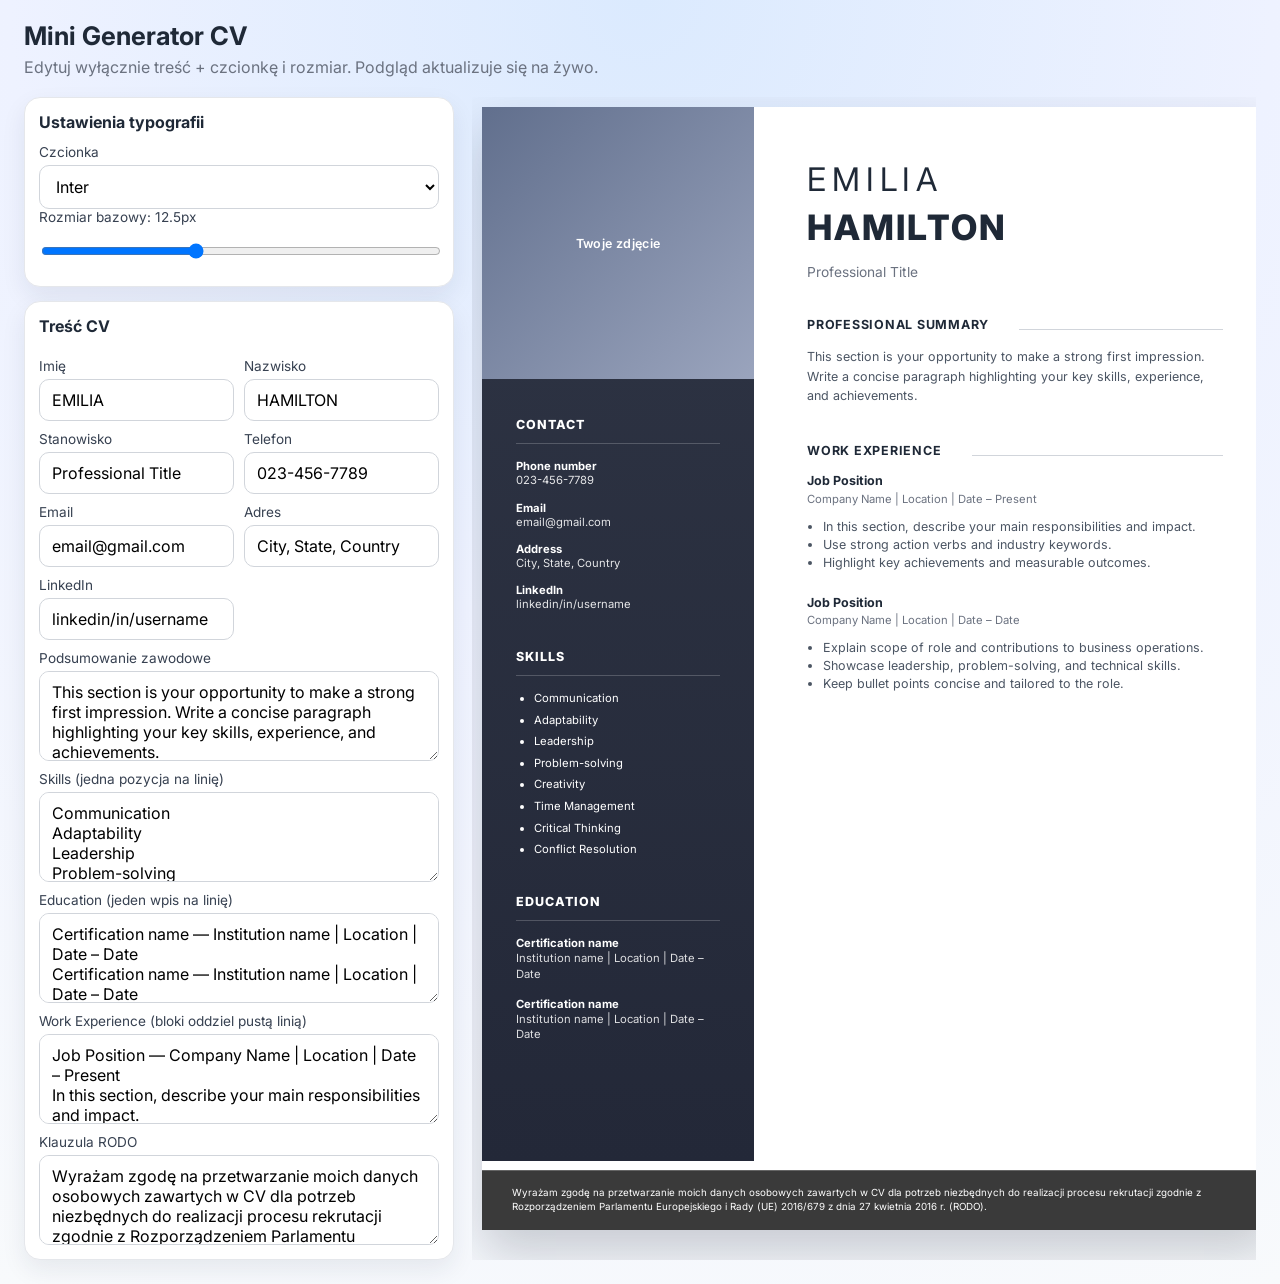
==== index.html @ 2aba446c "Create live-edit mini CV generator with typography controls" ====
<!doctype html>
<html lang="pl">
<head>
  <meta charset="utf-8" />
  <meta name="viewport" content="width=device-width,initial-scale=1" />
  <title>Mini Generator CV</title>
  <link rel="preconnect" href="https://fonts.googleapis.com">
  <link rel="preconnect" href="https://fonts.gstatic.com" crossorigin>
  <link href="https://fonts.googleapis.com/css2?family=Inter:wght@400;500;700;800&family=Montserrat:wght@400;600;700;800&family=Open+Sans:wght@400;600;700&display=swap" rel="stylesheet">
  <link rel="stylesheet" href="./styles.css" />
</head>
<body>
  <header class="topbar">
    <div>
      <h1>Mini Generator CV</h1>
      <p>Edytuj wyłącznie treść + czcionkę i rozmiar. Podgląd aktualizuje się na żywo.</p>
    </div>
  </header>

  <div class="layout">
    <aside class="editor">
      <section class="card">
        <h2>Ustawienia typografii</h2>
        <div class="field">
          <label for="fontFamily">Czcionka</label>
          <select id="fontFamily">
            <option value="Inter">Inter</option>
            <option value="Montserrat">Montserrat</option>
            <option value="Open Sans">Open Sans</option>
          </select>
        </div>
        <div class="field">
          <label for="fontSize">Rozmiar bazowy: <span id="fontSizeValue">12.5px</span></label>
          <input id="fontSize" type="range" min="11" max="15" step="0.1" value="12.5" />
        </div>
      </section>

      <section class="card form-grid">
        <h2>Treść CV</h2>
        <div class="field"><label for="firstName">Imię</label><input id="firstName" value="EMILIA"/></div>
        <div class="field"><label for="lastName">Nazwisko</label><input id="lastName" value="HAMILTON"/></div>
        <div class="field"><label for="role">Stanowisko</label><input id="role" value="Professional Title"/></div>

        <div class="field"><label for="phone">Telefon</label><input id="phone" value="023-456-7789"/></div>
        <div class="field"><label for="email">Email</label><input id="email" value="email@gmail.com"/></div>
        <div class="field"><label for="address">Adres</label><input id="address" value="City, State, Country"/></div>
        <div class="field"><label for="linkedin">LinkedIn</label><input id="linkedin" value="linkedin/in/username"/></div>

        <div class="field span-2"><label for="summary">Podsumowanie zawodowe</label><textarea id="summary">This section is your opportunity to make a strong first impression. Write a concise paragraph highlighting your key skills, experience, and achievements.</textarea></div>

        <div class="field span-2"><label for="skills">Skills (jedna pozycja na linię)</label><textarea id="skills">Communication
Adaptability
Leadership
Problem-solving
Creativity
Time Management
Critical Thinking
Conflict Resolution</textarea></div>

        <div class="field span-2"><label for="education">Education (jeden wpis na linię)</label><textarea id="education">Certification name — Institution name | Location | Date – Date
Certification name — Institution name | Location | Date – Date</textarea></div>

        <div class="field span-2"><label for="jobs">Work Experience (bloki oddziel pustą linią)</label><textarea id="jobs">Job Position — Company Name | Location | Date – Present
In this section, describe your main responsibilities and impact.
Use strong action verbs and industry keywords.
Highlight key achievements and measurable outcomes.

Job Position — Company Name | Location | Date – Date
Explain scope of role and contributions to business operations.
Showcase leadership, problem-solving, and technical skills.
Keep bullet points concise and tailored to the role.</textarea></div>

        <div class="field span-2"><label for="rodo">Klauzula RODO</label><textarea id="rodo">Wyrażam zgodę na przetwarzanie moich danych osobowych zawartych w CV dla potrzeb niezbędnych do realizacji procesu rekrutacji zgodnie z Rozporządzeniem Parlamentu Europejskiego i Rady (UE) 2016/679 z dnia 27 kwietnia 2016 r. (RODO).</textarea></div>
      </section>
    </aside>

    <main class="preview-wrap">
      <div class="page" id="cvPage">
        <div class="cv">
          <aside class="sidebar">
            <div class="photo">Twoje zdjęcie</div>
            <div class="side-pad">
              <section>
                <h3 class="side-section-title">Contact</h3>
                <div class="side-rule"></div>
                <div class="contact">
                  <div><div class="k">Phone number</div><div class="v" id="vPhone"></div></div>
                  <div><div class="k">Email</div><div class="v" id="vEmail"></div></div>
                  <div><div class="k">Address</div><div class="v" id="vAddress"></div></div>
                  <div><div class="k">LinkedIn</div><div class="v" id="vLinkedin"></div></div>
                </div>
              </section>

              <section>
                <h3 class="side-section-title">Skills</h3>
                <div class="side-rule"></div>
                <ul class="skills" id="vSkills"></ul>
              </section>

              <section>
                <h3 class="side-section-title">Education</h3>
                <div class="side-rule"></div>
                <div class="edu" id="vEducation"></div>
              </section>
            </div>
          </aside>

          <section class="main">
            <header class="hero">
              <p class="first" id="vFirstName"></p>
              <p class="last" id="vLastName"></p>
              <div class="role" id="vRole"></div>
            </header>

            <section>
              <div class="sec-head"><h2>Professional Summary</h2><div class="line"></div></div>
              <p class="summary" id="vSummary"></p>
            </section>

            <section class="work">
              <div class="sec-head"><h2>Work Experience</h2><div class="line"></div></div>
              <div class="jobs" id="vJobs"></div>
            </section>
          </section>
        </div>

        <div class="rodo-bar" id="vRodo"></div>
      </div>
    </main>
  </div>

  <script src="./app.js"></script>
</body>
</html>
---- styles.css ----
:root {
  --bg: #eef2ff;
  --card: #ffffff;
  --text: #1f2937;
  --muted: #6b7280;
  --accent: #4f46e5;

  --a4-w: 210mm;
  --a4-h: 297mm;
  --sidebar: #2f3545;
  --paper: #ffffff;
  --ink: #1d1d1d;
  --line-soft: #d1d5db;
  --rodo-bg: #3a3a3a;
  --rodo-text: #ffffff;
  --rodo-sep: rgba(255,255,255,.22);
  --rodo-reserve: 18mm;

  --base-font-size: 12.5px;
  --cv-font-family: Inter, system-ui, sans-serif;
}

* { box-sizing: border-box; }
body {
  margin: 0;
  background: radial-gradient(circle at top, #dbeafe 0%, var(--bg) 44%, #f8fafc 100%);
  color: var(--text);
  font-family: Inter, system-ui, sans-serif;
}

.topbar {
  padding: 20px 24px;
}
.topbar h1 { margin: 0 0 6px; font-size: 1.6rem; }
.topbar p { margin: 0; color: var(--muted); }

.layout {
  display: grid;
  grid-template-columns: minmax(300px, 430px) 1fr;
  gap: 18px;
  padding: 0 24px 24px;
}

.editor {
  display: grid;
  gap: 14px;
  align-content: start;
}

.card {
  background: var(--card);
  border-radius: 16px;
  border: 1px solid #e5e7eb;
  padding: 14px;
  box-shadow: 0 10px 25px rgba(30, 41, 59, 0.08);
}
.card h2 { margin: 0 0 12px; font-size: 1rem; }

.form-grid {
  display: grid;
  grid-template-columns: 1fr 1fr;
  gap: 10px;
}
.form-grid h2,
.form-grid .span-2 { grid-column: 1 / -1; }

.field { display: grid; gap: 5px; }
label { font-size: .85rem; color: #374151; }
input, textarea, select {
  width: 100%;
  border: 1px solid #d1d5db;
  border-radius: 10px;
  padding: 10px 12px;
  font: inherit;
  background: #fff;
}
textarea { min-height: 90px; resize: vertical; }

.preview-wrap {
  overflow: auto;
  padding: 10px;
}

.page {
  width: var(--a4-w);
  height: var(--a4-h);
  margin: 0 auto;
  background: var(--paper);
  overflow: hidden;
  position: relative;
  padding-bottom: var(--rodo-reserve);
  box-shadow: 0 24px 48px rgba(15, 23, 42, 0.2);
}

.cv {
  height: calc(var(--a4-h) - var(--rodo-reserve));
  display: grid;
  grid-template-columns: 72mm 1fr;
  font-size: var(--base-font-size);
  font-family: var(--cv-font-family);
}

.sidebar {
  background: linear-gradient(180deg, #2f3545 0%, #232838 100%);
  color: #fff;
  display: flex;
  flex-direction: column;
}

.photo {
  width: 100%;
  height: 72mm;
  display: grid;
  place-items: center;
  background: linear-gradient(135deg, #616f8d, #9aa4bd);
  font-weight: 600;
  letter-spacing: .03em;
}

.side-pad { padding: 10mm 9mm; display: grid; gap: 10mm; }
.side-section-title {
  font-weight: 800;
  letter-spacing: .08em;
  text-transform: uppercase;
  font-size: 1em;
  margin: 0 0 3mm;
}
.side-rule { height: 1px; background: rgba(255,255,255,.2); margin-bottom: 4mm; }
.contact { display: grid; gap: 3.5mm; font-size: .9em; }
.contact .k { font-weight: 700; }
.contact .v { opacity: .88; word-break: break-word; }
.skills { margin: 0; padding-left: 18px; display: grid; gap: 2mm; font-size: .9em; }
.edu { display: grid; gap: 4mm; font-size: .9em; line-height: 1.35; }
.edu .name { font-weight: 700; }
.edu .meta { opacity: .85; }

.main {
  padding: 14mm 14mm 12mm;
  display: flex;
  flex-direction: column;
  gap: 10mm;
}
.hero .first {
  margin: 0;
  font-size: 2.6em;
  font-weight: 400;
  letter-spacing: .18em;
  text-transform: uppercase;
}
.hero .last {
  margin: 2mm 0 0;
  font-size: 2.8em;
  font-weight: 800;
  letter-spacing: .06em;
  text-transform: uppercase;
}
.hero .role { margin-top: 4mm; color: #6b7280; font-size: 1.1em; }

.sec-head { display: flex; align-items: flex-end; gap: 8mm; margin-bottom: 4mm; }
.sec-head h2 {
  margin: 0;
  font-size: 1em;
  text-transform: uppercase;
  letter-spacing: .06em;
}
.sec-head .line { height: 1px; background: var(--line-soft); flex: 1; transform: translateY(-2px); }

.summary { margin: 0; line-height: 1.55; color: #4b5563; }
.jobs { display: grid; gap: 6mm; }
.job .pos { margin: 0; font-weight: 700; }
.job .meta { color: #6b7280; font-size: .9em; margin-top: 1mm; }
.job ul { margin: 3mm 0 0 16px; padding: 0; line-height: 1.45; color: #4b5563; }

.rodo-bar {
  position: absolute;
  left: 0; right: 0; bottom: 0;
  background: var(--rodo-bg);
  color: var(--rodo-text);
  border-top: 1px solid var(--rodo-sep);
  padding: 4mm 8mm;
  font-size: 9.8px;
  line-height: 1.45;
}

@media (max-width: 1200px) {
  .layout { grid-template-columns: 1fr; }
  .preview-wrap { padding: 0; }
  .page {
    width: 100%;
    height: auto;
    min-height: 100vh;
    padding-bottom: 80px;
    border-radius: 0;
  }
  .cv {
    height: auto;
    grid-template-columns: 1fr;
  }
  .rodo-bar { position: sticky; bottom: 0; }
}
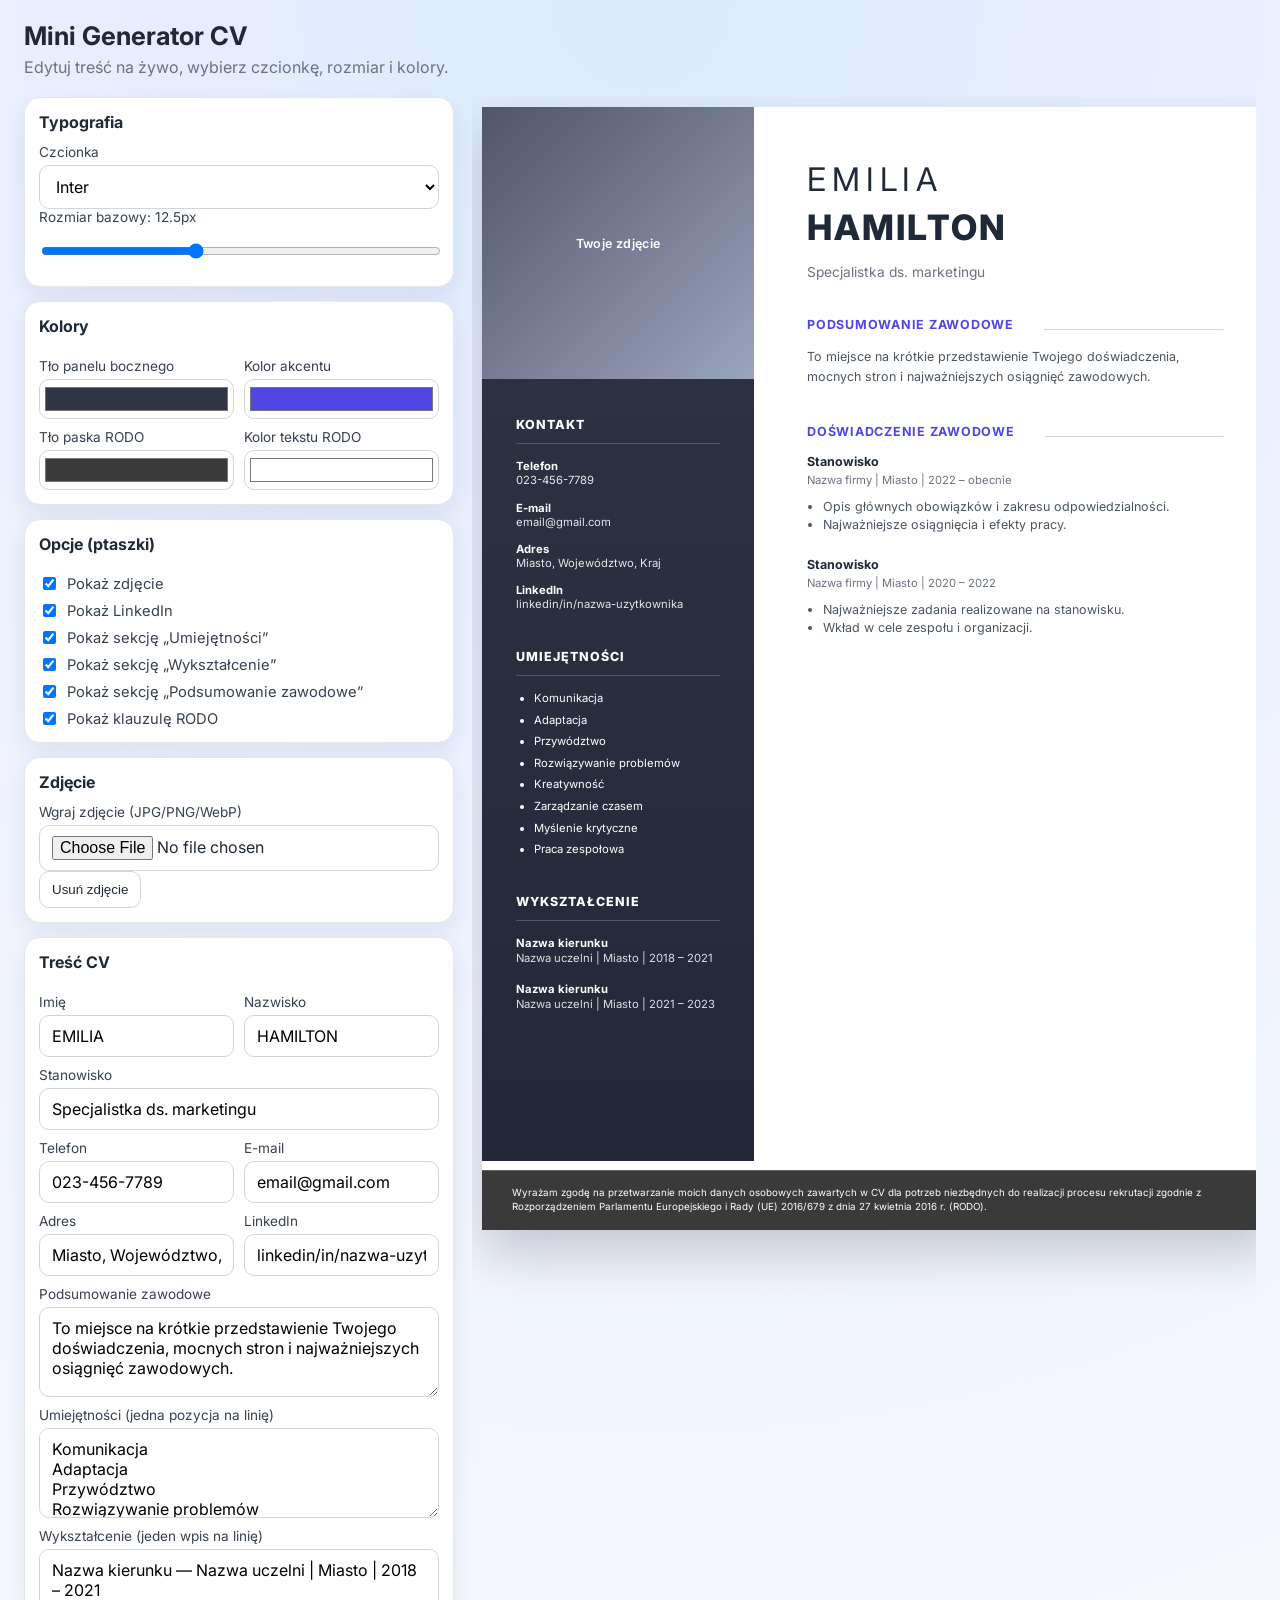
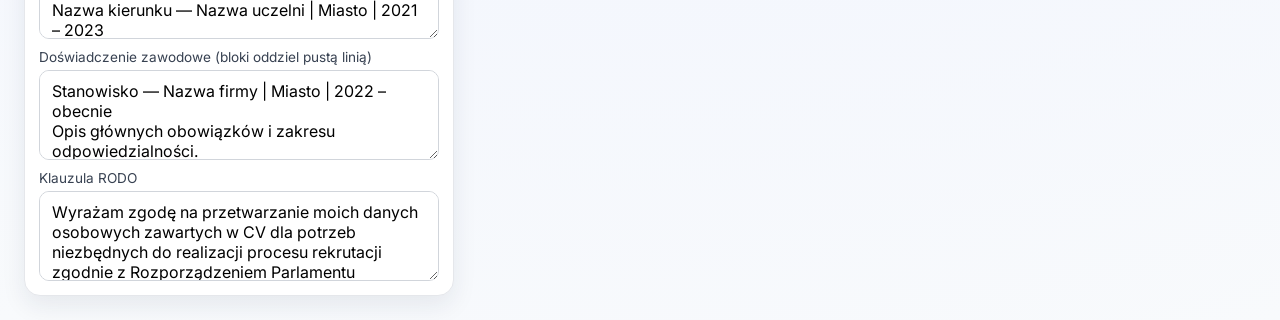
==== commit 8240c471: "Add photo upload with responsive preview and visibility toggle" ====
--- a/index.html
+++ b/index.html
@@ -13,14 +13,14 @@
   <header class="topbar">
     <div>
       <h1>Mini Generator CV</h1>
-      <p>Edytuj wyłącznie treść + czcionkę i rozmiar. Podgląd aktualizuje się na żywo.</p>
+      <p>Edytuj treść na żywo, wybierz czcionkę, rozmiar i kolory.</p>
     </div>
   </header>
 
   <div class="layout">
     <aside class="editor">
       <section class="card">
-        <h2>Ustawienia typografii</h2>
+        <h2>Typografia</h2>
         <div class="field">
           <label for="fontFamily">Czcionka</label>
           <select id="fontFamily">
@@ -36,39 +36,64 @@
       </section>
 
       <section class="card form-grid">
+        <h2>Kolory</h2>
+        <div class="field"><label for="sidebarColor">Tło panelu bocznego</label><input id="sidebarColor" type="color" value="#2f3545"></div>
+        <div class="field"><label for="accentColor">Kolor akcentu</label><input id="accentColor" type="color" value="#4f46e5"></div>
+        <div class="field"><label for="rodoBgColor">Tło paska RODO</label><input id="rodoBgColor" type="color" value="#3a3a3a"></div>
+        <div class="field"><label for="rodoTextColor">Kolor tekstu RODO</label><input id="rodoTextColor" type="color" value="#ffffff"></div>
+      </section>
+
+      <section class="card options-grid">
+        <h2>Opcje (ptaszki)</h2>
+        <label class="check"><input id="optPhoto" type="checkbox" checked> Pokaż zdjęcie</label>
+        <label class="check"><input id="optLinkedin" type="checkbox" checked> Pokaż LinkedIn</label>
+        <label class="check"><input id="optSkills" type="checkbox" checked> Pokaż sekcję „Umiejętności”</label>
+        <label class="check"><input id="optEducation" type="checkbox" checked> Pokaż sekcję „Wykształcenie”</label>
+        <label class="check"><input id="optSummary" type="checkbox" checked> Pokaż sekcję „Podsumowanie zawodowe”</label>
+        <label class="check"><input id="optRodo" type="checkbox" checked> Pokaż klauzulę RODO</label>
+      </section>
+
+      <section class="card">
+        <h2>Zdjęcie</h2>
+        <div class="field">
+          <label for="photoInput">Wgraj zdjęcie (JPG/PNG/WebP)</label>
+          <input id="photoInput" type="file" accept="image/*" />
+        </div>
+        <button id="removePhoto" class="btn-secondary" type="button">Usuń zdjęcie</button>
+      </section>
+
+      <section class="card form-grid">
         <h2>Treść CV</h2>
         <div class="field"><label for="firstName">Imię</label><input id="firstName" value="EMILIA"/></div>
         <div class="field"><label for="lastName">Nazwisko</label><input id="lastName" value="HAMILTON"/></div>
-        <div class="field"><label for="role">Stanowisko</label><input id="role" value="Professional Title"/></div>
+        <div class="field span-2"><label for="role">Stanowisko</label><input id="role" value="Specjalistka ds. marketingu"/></div>
 
         <div class="field"><label for="phone">Telefon</label><input id="phone" value="023-456-7789"/></div>
-        <div class="field"><label for="email">Email</label><input id="email" value="email@gmail.com"/></div>
-        <div class="field"><label for="address">Adres</label><input id="address" value="City, State, Country"/></div>
-        <div class="field"><label for="linkedin">LinkedIn</label><input id="linkedin" value="linkedin/in/username"/></div>
+        <div class="field"><label for="email">E-mail</label><input id="email" value="email@gmail.com"/></div>
+        <div class="field"><label for="address">Adres</label><input id="address" value="Miasto, Województwo, Kraj"/></div>
+        <div class="field"><label for="linkedin">LinkedIn</label><input id="linkedin" value="linkedin/in/nazwa-uzytkownika"/></div>
 
-        <div class="field span-2"><label for="summary">Podsumowanie zawodowe</label><textarea id="summary">This section is your opportunity to make a strong first impression. Write a concise paragraph highlighting your key skills, experience, and achievements.</textarea></div>
+        <div class="field span-2"><label for="summary">Podsumowanie zawodowe</label><textarea id="summary">To miejsce na krótkie przedstawienie Twojego doświadczenia, mocnych stron i najważniejszych osiągnięć zawodowych.</textarea></div>
 
-        <div class="field span-2"><label for="skills">Skills (jedna pozycja na linię)</label><textarea id="skills">Communication
-Adaptability
-Leadership
-Problem-solving
-Creativity
-Time Management
-Critical Thinking
-Conflict Resolution</textarea></div>
+        <div class="field span-2"><label for="skills">Umiejętności (jedna pozycja na linię)</label><textarea id="skills">Komunikacja
+Adaptacja
+Przywództwo
+Rozwiązywanie problemów
+Kreatywność
+Zarządzanie czasem
+Myślenie krytyczne
+Praca zespołowa</textarea></div>
 
-        <div class="field span-2"><label for="education">Education (jeden wpis na linię)</label><textarea id="education">Certification name — Institution name | Location | Date – Date
-Certification name — Institution name | Location | Date – Date</textarea></div>
+        <div class="field span-2"><label for="education">Wykształcenie (jeden wpis na linię)</label><textarea id="education">Nazwa kierunku — Nazwa uczelni | Miasto | 2018 – 2021
+Nazwa kierunku — Nazwa uczelni | Miasto | 2021 – 2023</textarea></div>
 
-        <div class="field span-2"><label for="jobs">Work Experience (bloki oddziel pustą linią)</label><textarea id="jobs">Job Position — Company Name | Location | Date – Present
-In this section, describe your main responsibilities and impact.
-Use strong action verbs and industry keywords.
-Highlight key achievements and measurable outcomes.
+        <div class="field span-2"><label for="jobs">Doświadczenie zawodowe (bloki oddziel pustą linią)</label><textarea id="jobs">Stanowisko — Nazwa firmy | Miasto | 2022 – obecnie
+Opis głównych obowiązków i zakresu odpowiedzialności.
+Najważniejsze osiągnięcia i efekty pracy.
 
-Job Position — Company Name | Location | Date – Date
-Explain scope of role and contributions to business operations.
-Showcase leadership, problem-solving, and technical skills.
-Keep bullet points concise and tailored to the role.</textarea></div>
+Stanowisko — Nazwa firmy | Miasto | 2020 – 2022
+Najważniejsze zadania realizowane na stanowisku.
+Wkład w cele zespołu i organizacji.</textarea></div>
 
         <div class="field span-2"><label for="rodo">Klauzula RODO</label><textarea id="rodo">Wyrażam zgodę na przetwarzanie moich danych osobowych zawartych w CV dla potrzeb niezbędnych do realizacji procesu rekrutacji zgodnie z Rozporządzeniem Parlamentu Europejskiego i Rady (UE) 2016/679 z dnia 27 kwietnia 2016 r. (RODO).</textarea></div>
       </section>
@@ -76,29 +101,32 @@
 
     <main class="preview-wrap">
       <div class="page" id="cvPage">
-        <div class="cv">
+        <div class="cv" id="cvRoot">
           <aside class="sidebar">
-            <div class="photo">Twoje zdjęcie</div>
+            <div class="photo" id="photoBox">
+              <img id="photoImg" alt="Zdjęcie kandydata" />
+              <span id="photoPlaceholder">Twoje zdjęcie</span>
+            </div>
             <div class="side-pad">
               <section>
-                <h3 class="side-section-title">Contact</h3>
+                <h3 class="side-section-title">Kontakt</h3>
                 <div class="side-rule"></div>
                 <div class="contact">
-                  <div><div class="k">Phone number</div><div class="v" id="vPhone"></div></div>
-                  <div><div class="k">Email</div><div class="v" id="vEmail"></div></div>
-                  <div><div class="k">Address</div><div class="v" id="vAddress"></div></div>
-                  <div><div class="k">LinkedIn</div><div class="v" id="vLinkedin"></div></div>
+                  <div><div class="k">Telefon</div><div class="v" id="vPhone"></div></div>
+                  <div><div class="k">E-mail</div><div class="v" id="vEmail"></div></div>
+                  <div><div class="k">Adres</div><div class="v" id="vAddress"></div></div>
+                  <div id="linkedinRow"><div class="k">LinkedIn</div><div class="v" id="vLinkedin"></div></div>
                 </div>
               </section>
 
-              <section>
-                <h3 class="side-section-title">Skills</h3>
+              <section id="skillsSection">
+                <h3 class="side-section-title">Umiejętności</h3>
                 <div class="side-rule"></div>
                 <ul class="skills" id="vSkills"></ul>
               </section>
 
-              <section>
-                <h3 class="side-section-title">Education</h3>
+              <section id="educationSection">
+                <h3 class="side-section-title">Wykształcenie</h3>
                 <div class="side-rule"></div>
                 <div class="edu" id="vEducation"></div>
               </section>
@@ -112,13 +140,13 @@
               <div class="role" id="vRole"></div>
             </header>
 
-            <section>
-              <div class="sec-head"><h2>Professional Summary</h2><div class="line"></div></div>
+            <section id="summarySection">
+              <div class="sec-head"><h2>Podsumowanie zawodowe</h2><div class="line"></div></div>
               <p class="summary" id="vSummary"></p>
             </section>
 
             <section class="work">
-              <div class="sec-head"><h2>Work Experience</h2><div class="line"></div></div>
+              <div class="sec-head"><h2>Doświadczenie zawodowe</h2><div class="line"></div></div>
               <div class="jobs" id="vJobs"></div>
             </section>
           </section>
--- a/styles.css
+++ b/styles.css
@@ -3,21 +3,20 @@
   --card: #ffffff;
   --text: #1f2937;
   --muted: #6b7280;
-  --accent: #4f46e5;
 
   --a4-w: 210mm;
   --a4-h: 297mm;
-  --sidebar: #2f3545;
   --paper: #ffffff;
-  --ink: #1d1d1d;
   --line-soft: #d1d5db;
+
+  --base-font-size: 12.5px;
+  --cv-font-family: Inter, system-ui, sans-serif;
+  --sidebar-solid: #2f3545;
+  --accent: #4f46e5;
   --rodo-bg: #3a3a3a;
   --rodo-text: #ffffff;
   --rodo-sep: rgba(255,255,255,.22);
   --rodo-reserve: 18mm;
-
-  --base-font-size: 12.5px;
-  --cv-font-family: Inter, system-ui, sans-serif;
 }
 
 * { box-sizing: border-box; }
@@ -28,9 +27,7 @@
   font-family: Inter, system-ui, sans-serif;
 }
 
-.topbar {
-  padding: 20px 24px;
-}
+.topbar { padding: 20px 24px; }
 .topbar h1 { margin: 0 0 6px; font-size: 1.6rem; }
 .topbar p { margin: 0; color: var(--muted); }
 
@@ -41,11 +38,7 @@
   padding: 0 24px 24px;
 }
 
-.editor {
-  display: grid;
-  gap: 14px;
-  align-content: start;
-}
+.editor { display: grid; gap: 14px; align-content: start; }
 
 .card {
   background: var(--card);
@@ -64,6 +57,22 @@
 .form-grid h2,
 .form-grid .span-2 { grid-column: 1 / -1; }
 
+.options-grid { display: grid; gap: 8px; }
+.btn-secondary {
+  border: 1px solid #d1d5db;
+  background: #fff;
+  color: #1f2937;
+  border-radius: 10px;
+  padding: 10px 12px;
+  cursor: pointer;
+}
+.check {
+  display: flex;
+  align-items: center;
+  gap: 8px;
+  font-size: 0.92rem;
+}
+
 .field { display: grid; gap: 5px; }
 label { font-size: .85rem; color: #374151; }
 input, textarea, select {
@@ -74,12 +83,11 @@
   font: inherit;
   background: #fff;
 }
+input[type="checkbox"] { width: auto; }
+input[type="color"] { padding: 3px; min-height: 40px; }
 textarea { min-height: 90px; resize: vertical; }
 
-.preview-wrap {
-  overflow: auto;
-  padding: 10px;
-}
+.preview-wrap { overflow: auto; padding: 10px; }
 
 .page {
   width: var(--a4-w);
@@ -101,7 +109,7 @@
 }
 
 .sidebar {
-  background: linear-gradient(180deg, #2f3545 0%, #232838 100%);
+  background: linear-gradient(180deg, var(--sidebar-solid) 0%, #232838 100%);
   color: #fff;
   display: flex;
   flex-direction: column;
@@ -110,11 +118,27 @@
 .photo {
   width: 100%;
   height: 72mm;
-  display: grid;
+  display: flex;
   place-items: center;
-  background: linear-gradient(135deg, #616f8d, #9aa4bd);
+  align-items: center;
+  justify-content: center;
+  overflow: hidden;
+  position: relative;
+  background: linear-gradient(135deg, color-mix(in srgb, var(--sidebar-solid) 70%, #9aa4bd), #9aa4bd);
   font-weight: 600;
   letter-spacing: .03em;
+}
+
+.photo img {
+  width: 100%;
+  height: 100%;
+  object-fit: cover;
+  display: none;
+}
+
+#photoPlaceholder {
+  padding: 8px;
+  text-align: center;
 }
 
 .side-pad { padding: 10mm 9mm; display: grid; gap: 10mm; }
@@ -134,35 +158,13 @@
 .edu .name { font-weight: 700; }
 .edu .meta { opacity: .85; }
 
-.main {
-  padding: 14mm 14mm 12mm;
-  display: flex;
-  flex-direction: column;
-  gap: 10mm;
-}
-.hero .first {
-  margin: 0;
-  font-size: 2.6em;
-  font-weight: 400;
-  letter-spacing: .18em;
-  text-transform: uppercase;
-}
-.hero .last {
-  margin: 2mm 0 0;
-  font-size: 2.8em;
-  font-weight: 800;
-  letter-spacing: .06em;
-  text-transform: uppercase;
-}
+.main { padding: 14mm 14mm 12mm; display: flex; flex-direction: column; gap: 10mm; }
+.hero .first { margin: 0; font-size: 2.6em; font-weight: 400; letter-spacing: .18em; text-transform: uppercase; }
+.hero .last { margin: 2mm 0 0; font-size: 2.8em; font-weight: 800; letter-spacing: .06em; text-transform: uppercase; }
 .hero .role { margin-top: 4mm; color: #6b7280; font-size: 1.1em; }
 
 .sec-head { display: flex; align-items: flex-end; gap: 8mm; margin-bottom: 4mm; }
-.sec-head h2 {
-  margin: 0;
-  font-size: 1em;
-  text-transform: uppercase;
-  letter-spacing: .06em;
-}
+.sec-head h2 { margin: 0; font-size: 1em; text-transform: uppercase; letter-spacing: .06em; color: var(--accent); }
 .sec-head .line { height: 1px; background: var(--line-soft); flex: 1; transform: translateY(-2px); }
 
 .summary { margin: 0; line-height: 1.55; color: #4b5563; }
@@ -182,19 +184,15 @@
   line-height: 1.45;
 }
 
+.hidden { display: none !important; }
+
 @media (max-width: 1200px) {
   .layout { grid-template-columns: 1fr; }
   .preview-wrap { padding: 0; }
-  .page {
-    width: 100%;
-    height: auto;
-    min-height: 100vh;
-    padding-bottom: 80px;
-    border-radius: 0;
-  }
-  .cv {
-    height: auto;
-    grid-template-columns: 1fr;
+  .page { width: 100%; height: auto; min-height: 100vh; padding-bottom: 80px; border-radius: 0; }
+  .cv { height: auto; grid-template-columns: 1fr; }
+  .photo {
+    height: clamp(220px, 45vw, 360px);
   }
   .rodo-bar { position: sticky; bottom: 0; }
 }
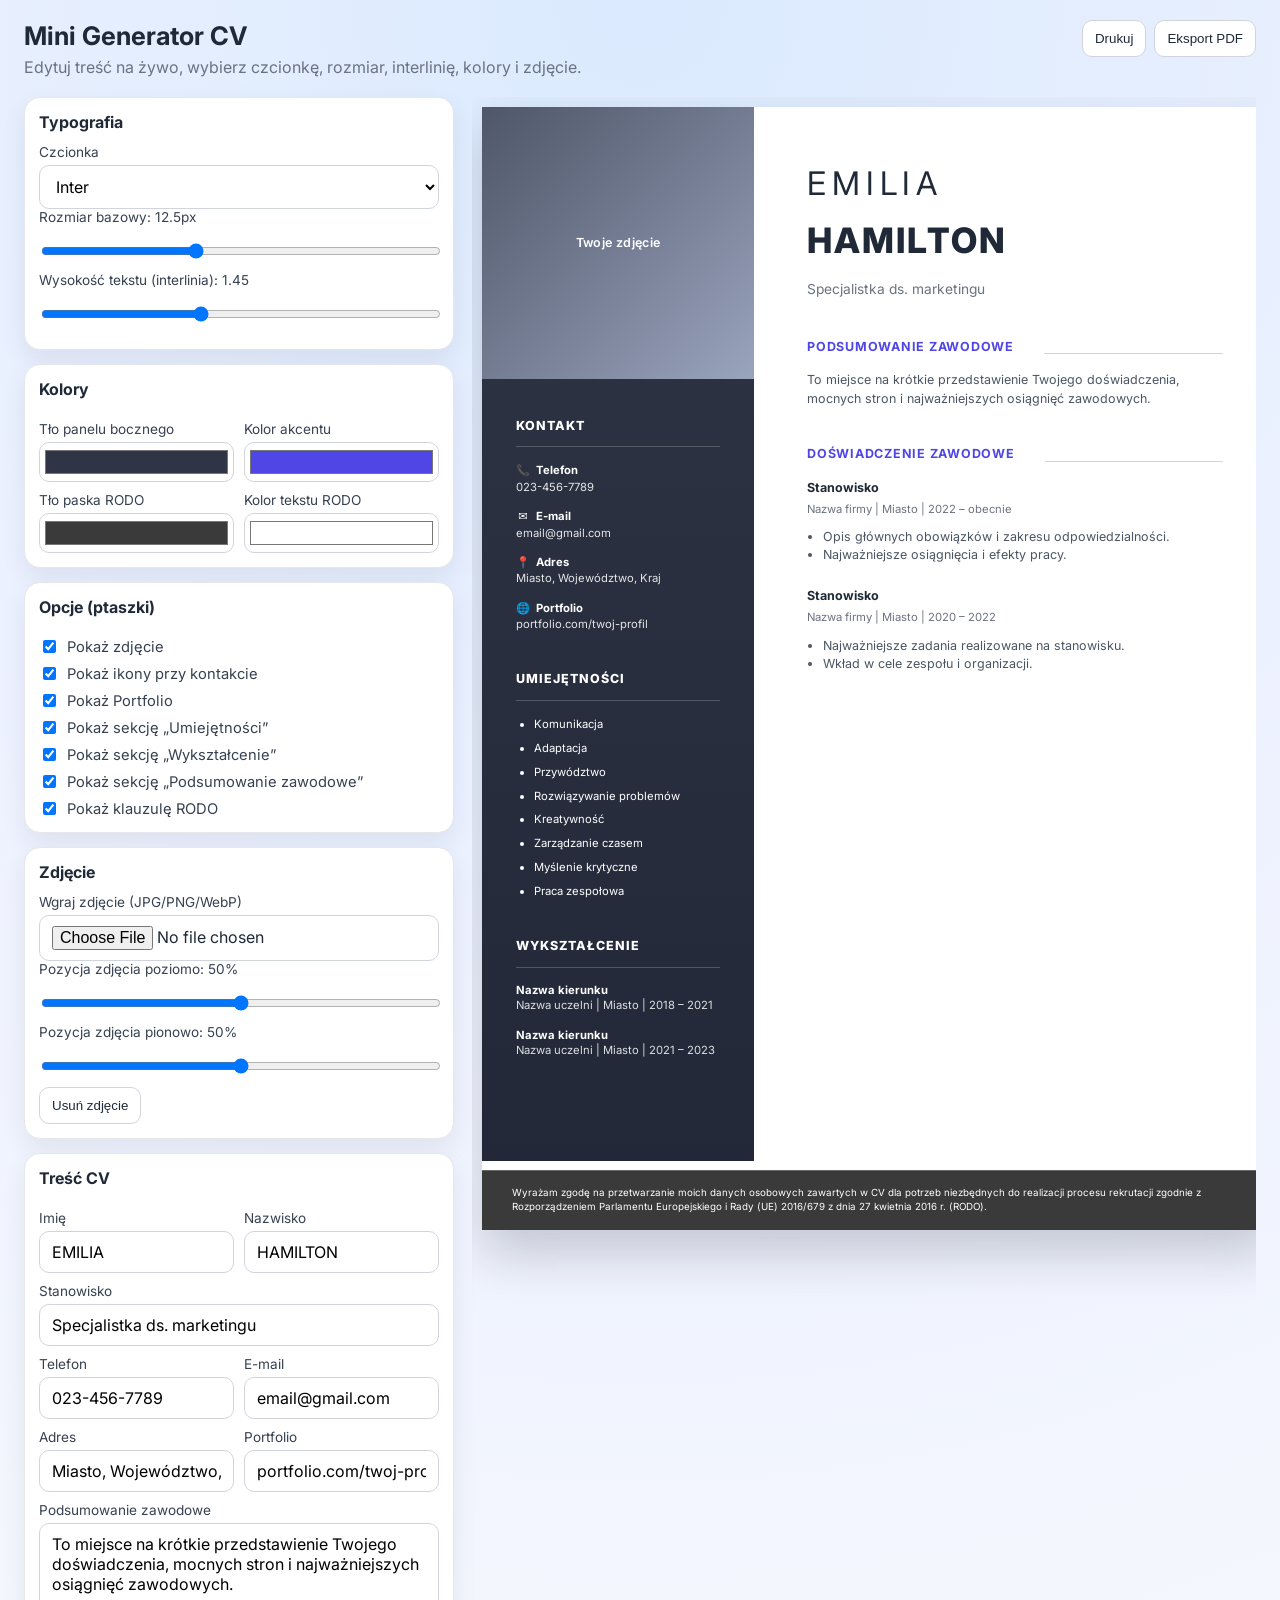
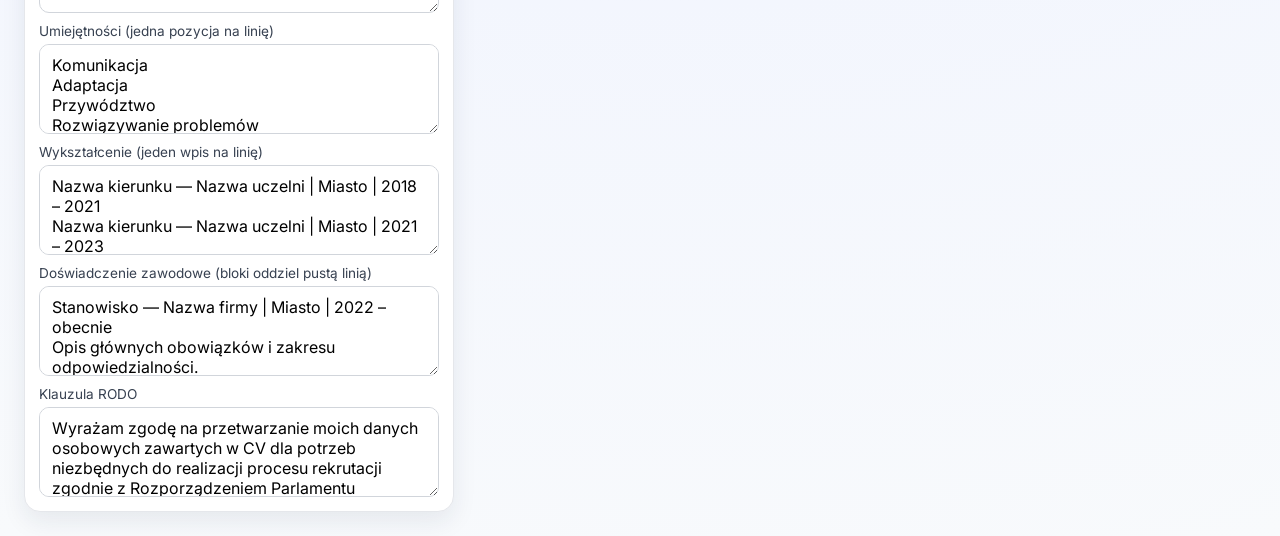
==== commit 256b51ce: "Add print/PDF controls, portfolio/icons options, and advanced photo positioning" ====
--- a/index.html
+++ b/index.html
@@ -13,7 +13,11 @@
   <header class="topbar">
     <div>
       <h1>Mini Generator CV</h1>
-      <p>Edytuj treść na żywo, wybierz czcionkę, rozmiar i kolory.</p>
+      <p>Edytuj treść na żywo, wybierz czcionkę, rozmiar, interlinię, kolory i zdjęcie.</p>
+    </div>
+    <div class="topbar-actions">
+      <button id="printBtn" type="button">Drukuj</button>
+      <button id="pdfBtn" type="button">Eksport PDF</button>
     </div>
   </header>
 
@@ -33,6 +37,10 @@
           <label for="fontSize">Rozmiar bazowy: <span id="fontSizeValue">12.5px</span></label>
           <input id="fontSize" type="range" min="11" max="15" step="0.1" value="12.5" />
         </div>
+        <div class="field">
+          <label for="lineHeight">Wysokość tekstu (interlinia): <span id="lineHeightValue">1.45</span></label>
+          <input id="lineHeight" type="range" min="1.1" max="2" step="0.05" value="1.45" />
+        </div>
       </section>
 
       <section class="card form-grid">
@@ -46,7 +54,8 @@
       <section class="card options-grid">
         <h2>Opcje (ptaszki)</h2>
         <label class="check"><input id="optPhoto" type="checkbox" checked> Pokaż zdjęcie</label>
-        <label class="check"><input id="optLinkedin" type="checkbox" checked> Pokaż LinkedIn</label>
+        <label class="check"><input id="optIcons" type="checkbox" checked> Pokaż ikony przy kontakcie</label>
+        <label class="check"><input id="optPortfolio" type="checkbox" checked> Pokaż Portfolio</label>
         <label class="check"><input id="optSkills" type="checkbox" checked> Pokaż sekcję „Umiejętności”</label>
         <label class="check"><input id="optEducation" type="checkbox" checked> Pokaż sekcję „Wykształcenie”</label>
         <label class="check"><input id="optSummary" type="checkbox" checked> Pokaż sekcję „Podsumowanie zawodowe”</label>
@@ -58,6 +67,14 @@
         <div class="field">
           <label for="photoInput">Wgraj zdjęcie (JPG/PNG/WebP)</label>
           <input id="photoInput" type="file" accept="image/*" />
+        </div>
+        <div class="field">
+          <label for="photoPosX">Pozycja zdjęcia poziomo: <span id="photoPosXValue">50%</span></label>
+          <input id="photoPosX" type="range" min="0" max="100" step="1" value="50" />
+        </div>
+        <div class="field">
+          <label for="photoPosY">Pozycja zdjęcia pionowo: <span id="photoPosYValue">50%</span></label>
+          <input id="photoPosY" type="range" min="0" max="100" step="1" value="50" />
         </div>
         <button id="removePhoto" class="btn-secondary" type="button">Usuń zdjęcie</button>
       </section>
@@ -71,7 +88,7 @@
         <div class="field"><label for="phone">Telefon</label><input id="phone" value="023-456-7789"/></div>
         <div class="field"><label for="email">E-mail</label><input id="email" value="email@gmail.com"/></div>
         <div class="field"><label for="address">Adres</label><input id="address" value="Miasto, Województwo, Kraj"/></div>
-        <div class="field"><label for="linkedin">LinkedIn</label><input id="linkedin" value="linkedin/in/nazwa-uzytkownika"/></div>
+        <div class="field"><label for="portfolio">Portfolio</label><input id="portfolio" value="portfolio.com/twoj-profil"/></div>
 
         <div class="field span-2"><label for="summary">Podsumowanie zawodowe</label><textarea id="summary">To miejsce na krótkie przedstawienie Twojego doświadczenia, mocnych stron i najważniejszych osiągnięć zawodowych.</textarea></div>
 
@@ -112,10 +129,10 @@
                 <h3 class="side-section-title">Kontakt</h3>
                 <div class="side-rule"></div>
                 <div class="contact">
-                  <div><div class="k">Telefon</div><div class="v" id="vPhone"></div></div>
-                  <div><div class="k">E-mail</div><div class="v" id="vEmail"></div></div>
-                  <div><div class="k">Adres</div><div class="v" id="vAddress"></div></div>
-                  <div id="linkedinRow"><div class="k">LinkedIn</div><div class="v" id="vLinkedin"></div></div>
+                  <div><div class="k"><span class="icon" data-icon>📞</span>Telefon</div><div class="v" id="vPhone"></div></div>
+                  <div><div class="k"><span class="icon" data-icon>✉️</span>E-mail</div><div class="v" id="vEmail"></div></div>
+                  <div><div class="k"><span class="icon" data-icon>📍</span>Adres</div><div class="v" id="vAddress"></div></div>
+                  <div id="portfolioRow"><div class="k"><span class="icon" data-icon>🌐</span>Portfolio</div><div class="v" id="vPortfolio"></div></div>
                 </div>
               </section>
 
--- a/styles.css
+++ b/styles.css
@@ -3,13 +3,12 @@
   --card: #ffffff;
   --text: #1f2937;
   --muted: #6b7280;
-
   --a4-w: 210mm;
   --a4-h: 297mm;
   --paper: #ffffff;
   --line-soft: #d1d5db;
-
   --base-font-size: 12.5px;
+  --base-line-height: 1.45;
   --cv-font-family: Inter, system-ui, sans-serif;
   --sidebar-solid: #2f3545;
   --accent: #4f46e5;
@@ -27,9 +26,25 @@
   font-family: Inter, system-ui, sans-serif;
 }
 
-.topbar { padding: 20px 24px; }
+.topbar {
+  padding: 20px 24px;
+  display: flex;
+  justify-content: space-between;
+  gap: 12px;
+  align-items: flex-start;
+}
 .topbar h1 { margin: 0 0 6px; font-size: 1.6rem; }
 .topbar p { margin: 0; color: var(--muted); }
+.topbar-actions { display: flex; gap: 8px; }
+.topbar-actions button,
+.btn-secondary {
+  border: 1px solid #d1d5db;
+  background: #fff;
+  color: #1f2937;
+  border-radius: 10px;
+  padding: 10px 12px;
+  cursor: pointer;
+}
 
 .layout {
   display: grid;
@@ -37,7 +52,6 @@
   gap: 18px;
   padding: 0 24px 24px;
 }
-
 .editor { display: grid; gap: 14px; align-content: start; }
 
 .card {
@@ -49,46 +63,21 @@
 }
 .card h2 { margin: 0 0 12px; font-size: 1rem; }
 
-.form-grid {
-  display: grid;
-  grid-template-columns: 1fr 1fr;
-  gap: 10px;
-}
-.form-grid h2,
-.form-grid .span-2 { grid-column: 1 / -1; }
-
+.form-grid { display: grid; grid-template-columns: 1fr 1fr; gap: 10px; }
+.form-grid h2, .form-grid .span-2 { grid-column: 1 / -1; }
 .options-grid { display: grid; gap: 8px; }
-.btn-secondary {
-  border: 1px solid #d1d5db;
-  background: #fff;
-  color: #1f2937;
-  border-radius: 10px;
-  padding: 10px 12px;
-  cursor: pointer;
-}
-.check {
-  display: flex;
-  align-items: center;
-  gap: 8px;
-  font-size: 0.92rem;
-}
+.check { display: flex; align-items: center; gap: 8px; font-size: 0.92rem; }
 
 .field { display: grid; gap: 5px; }
 label { font-size: .85rem; color: #374151; }
 input, textarea, select {
-  width: 100%;
-  border: 1px solid #d1d5db;
-  border-radius: 10px;
-  padding: 10px 12px;
-  font: inherit;
-  background: #fff;
+  width: 100%; border: 1px solid #d1d5db; border-radius: 10px; padding: 10px 12px; font: inherit; background: #fff;
 }
 input[type="checkbox"] { width: auto; }
 input[type="color"] { padding: 3px; min-height: 40px; }
 textarea { min-height: 90px; resize: vertical; }
 
 .preview-wrap { overflow: auto; padding: 10px; }
-
 .page {
   width: var(--a4-w);
   height: var(--a4-h);
@@ -105,6 +94,7 @@
   display: grid;
   grid-template-columns: 72mm 1fr;
   font-size: var(--base-font-size);
+  line-height: var(--base-line-height);
   font-family: var(--cv-font-family);
 }
 
@@ -119,39 +109,27 @@
   width: 100%;
   height: 72mm;
   display: flex;
-  place-items: center;
   align-items: center;
   justify-content: center;
   overflow: hidden;
   position: relative;
   background: linear-gradient(135deg, color-mix(in srgb, var(--sidebar-solid) 70%, #9aa4bd), #9aa4bd);
-  font-weight: 600;
-  letter-spacing: .03em;
 }
-
 .photo img {
   width: 100%;
   height: 100%;
   object-fit: cover;
+  object-position: 50% 50%;
   display: none;
 }
-
-#photoPlaceholder {
-  padding: 8px;
-  text-align: center;
-}
+#photoPlaceholder { padding: 8px; text-align: center; font-weight: 600; letter-spacing: .03em; }
 
 .side-pad { padding: 10mm 9mm; display: grid; gap: 10mm; }
-.side-section-title {
-  font-weight: 800;
-  letter-spacing: .08em;
-  text-transform: uppercase;
-  font-size: 1em;
-  margin: 0 0 3mm;
-}
+.side-section-title { font-weight: 800; letter-spacing: .08em; text-transform: uppercase; font-size: 1em; margin: 0 0 3mm; }
 .side-rule { height: 1px; background: rgba(255,255,255,.2); margin-bottom: 4mm; }
 .contact { display: grid; gap: 3.5mm; font-size: .9em; }
-.contact .k { font-weight: 700; }
+.contact .k { font-weight: 700; display: flex; align-items: center; gap: 6px; }
+.contact .icon { width: 1.2em; text-align: center; }
 .contact .v { opacity: .88; word-break: break-word; }
 .skills { margin: 0; padding-left: 18px; display: grid; gap: 2mm; font-size: .9em; }
 .edu { display: grid; gap: 4mm; font-size: .9em; line-height: 1.35; }
@@ -162,16 +140,14 @@
 .hero .first { margin: 0; font-size: 2.6em; font-weight: 400; letter-spacing: .18em; text-transform: uppercase; }
 .hero .last { margin: 2mm 0 0; font-size: 2.8em; font-weight: 800; letter-spacing: .06em; text-transform: uppercase; }
 .hero .role { margin-top: 4mm; color: #6b7280; font-size: 1.1em; }
-
 .sec-head { display: flex; align-items: flex-end; gap: 8mm; margin-bottom: 4mm; }
 .sec-head h2 { margin: 0; font-size: 1em; text-transform: uppercase; letter-spacing: .06em; color: var(--accent); }
 .sec-head .line { height: 1px; background: var(--line-soft); flex: 1; transform: translateY(-2px); }
-
-.summary { margin: 0; line-height: 1.55; color: #4b5563; }
+.summary { margin: 0; color: #4b5563; }
 .jobs { display: grid; gap: 6mm; }
 .job .pos { margin: 0; font-weight: 700; }
 .job .meta { color: #6b7280; font-size: .9em; margin-top: 1mm; }
-.job ul { margin: 3mm 0 0 16px; padding: 0; line-height: 1.45; color: #4b5563; }
+.job ul { margin: 3mm 0 0 16px; padding: 0; color: #4b5563; }
 
 .rodo-bar {
   position: absolute;
@@ -191,8 +167,15 @@
   .preview-wrap { padding: 0; }
   .page { width: 100%; height: auto; min-height: 100vh; padding-bottom: 80px; border-radius: 0; }
   .cv { height: auto; grid-template-columns: 1fr; }
-  .photo {
-    height: clamp(220px, 45vw, 360px);
-  }
+  .photo { height: clamp(220px, 45vw, 360px); }
   .rodo-bar { position: sticky; bottom: 0; }
 }
+
+@media print {
+  @page { size: A4; margin: 0; }
+  body { background: #fff; }
+  .topbar, .editor { display: none !important; }
+  .layout { display: block; padding: 0; }
+  .preview-wrap { padding: 0; overflow: visible; }
+  .page { box-shadow: none; width: 210mm; height: 297mm; }
+}
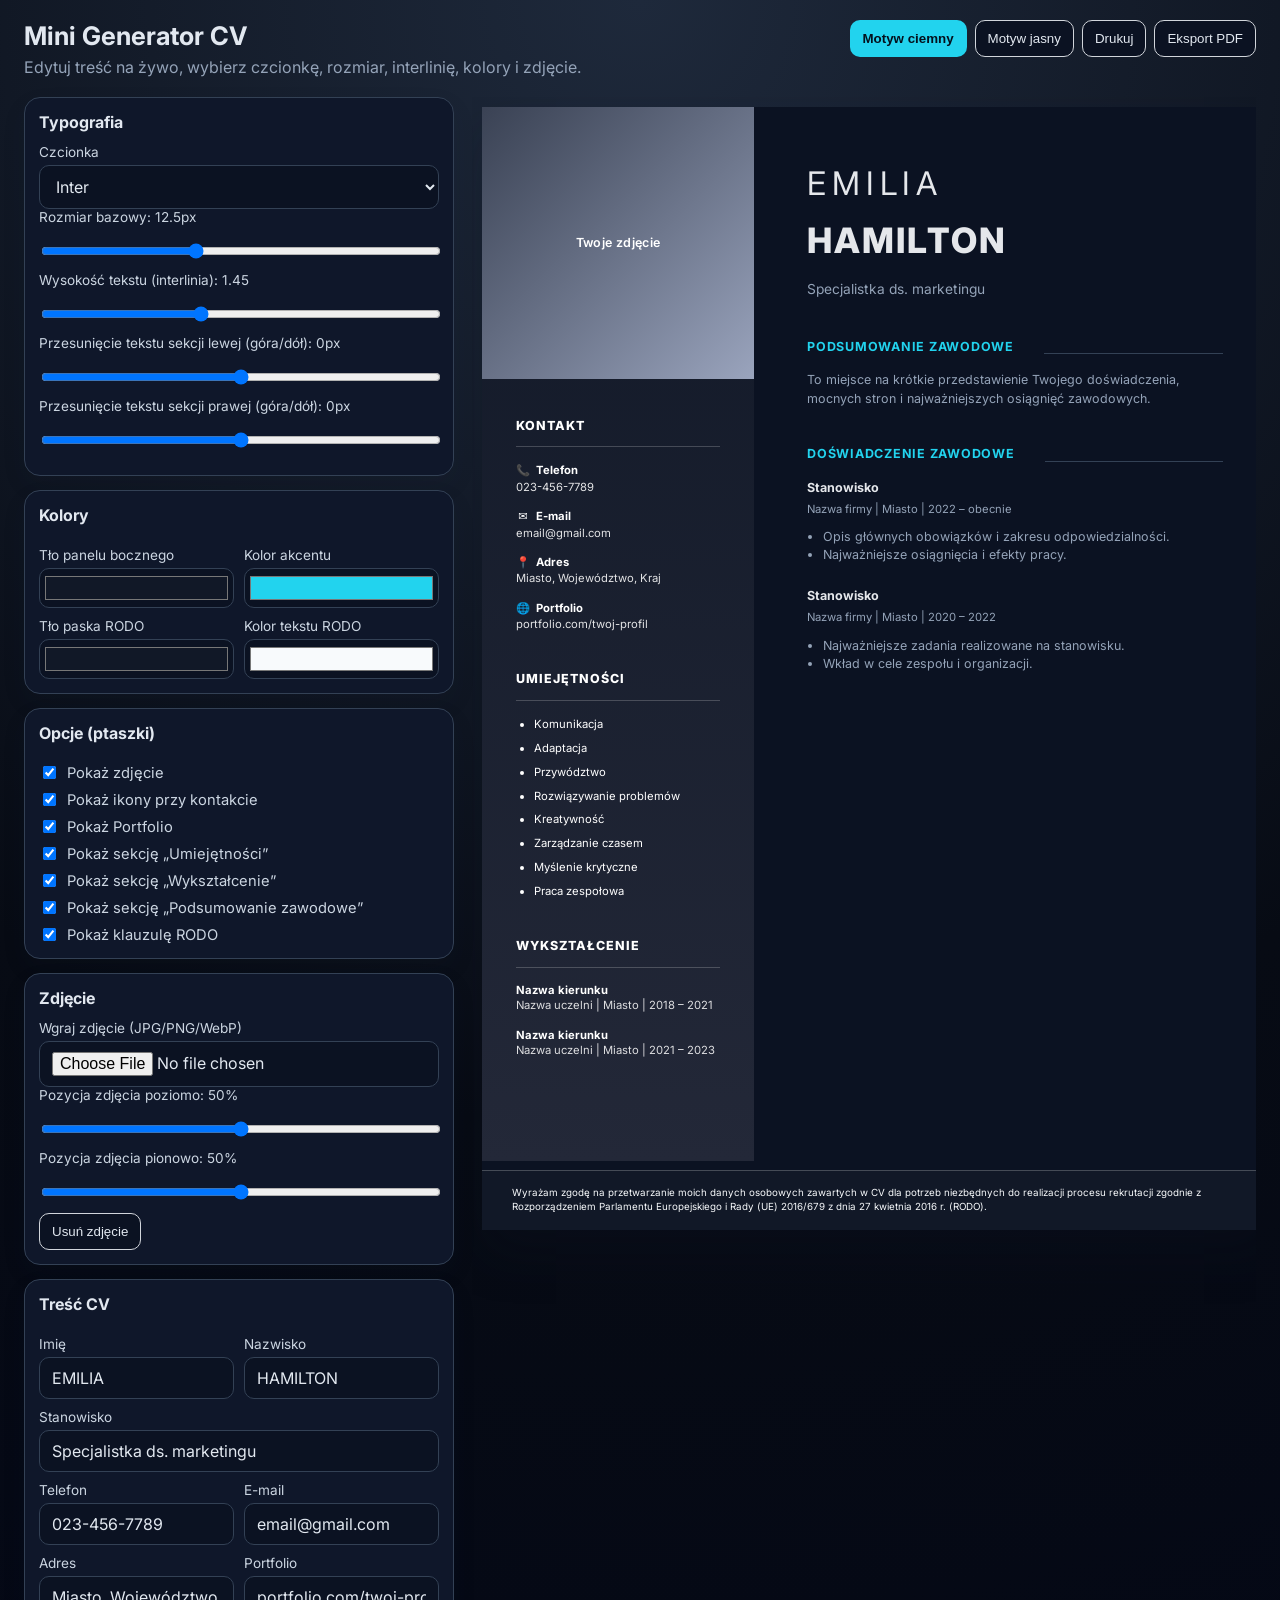
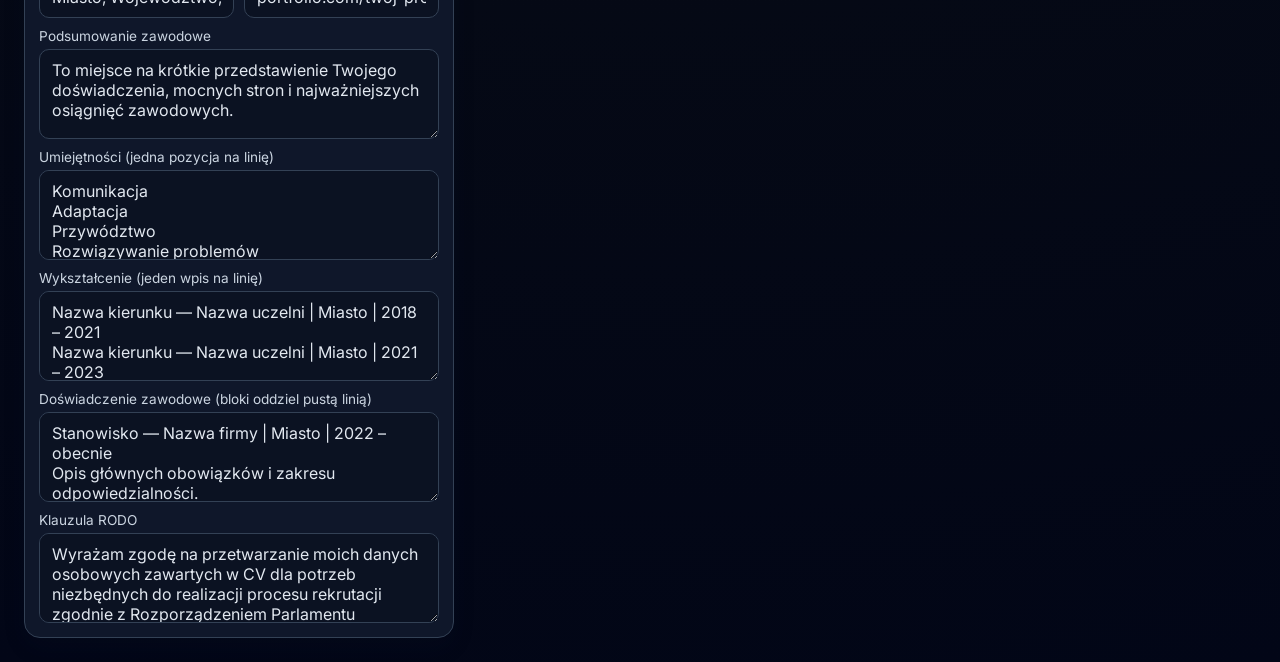
==== commit 5e2798c4: "Upgrade to advanced editor with theme switch and section offset sliders" ====
--- a/index.html
+++ b/index.html
@@ -16,6 +16,8 @@
       <p>Edytuj treść na żywo, wybierz czcionkę, rozmiar, interlinię, kolory i zdjęcie.</p>
     </div>
     <div class="topbar-actions">
+      <button id="themeDarkBtn" type="button">Motyw ciemny</button>
+      <button id="themeLightBtn" type="button">Motyw jasny</button>
       <button id="printBtn" type="button">Drukuj</button>
       <button id="pdfBtn" type="button">Eksport PDF</button>
     </div>
@@ -40,6 +42,14 @@
         <div class="field">
           <label for="lineHeight">Wysokość tekstu (interlinia): <span id="lineHeightValue">1.45</span></label>
           <input id="lineHeight" type="range" min="1.1" max="2" step="0.05" value="1.45" />
+        </div>
+        <div class="field">
+          <label for="leftOffset">Przesunięcie tekstu sekcji lewej (góra/dół): <span id="leftOffsetValue">0px</span></label>
+          <input id="leftOffset" type="range" min="-80" max="80" step="1" value="0" />
+        </div>
+        <div class="field">
+          <label for="rightOffset">Przesunięcie tekstu sekcji prawej (góra/dół): <span id="rightOffsetValue">0px</span></label>
+          <input id="rightOffset" type="range" min="-80" max="80" step="1" value="0" />
         </div>
       </section>
 
--- a/styles.css
+++ b/styles.css
@@ -1,29 +1,44 @@
 :root {
+  --bg: #070b14;
+  --card: #0f172a;
+  --text: #e2e8f0;
+  --muted: #94a3b8;
+  --a4-w: 210mm;
+  --a4-h: 297mm;
+  --paper: #0b1222;
+  --main-ink: #e5e7eb;
+  --main-muted: #94a3b8;
+  --line-soft: #334155;
+  --base-font-size: 12.5px;
+  --base-line-height: 1.45;
+  --cv-font-family: Inter, system-ui, sans-serif;
+  --sidebar-solid: #111827;
+  --accent: #22d3ee;
+  --rodo-bg: #111827;
+  --rodo-text: #ffffff;
+  --rodo-sep: rgba(255,255,255,.22);
+  --rodo-reserve: 18mm;
+  --left-offset: 0px;
+  --right-offset: 0px;
+}
+
+body[data-ui-theme="light"] {
   --bg: #eef2ff;
   --card: #ffffff;
   --text: #1f2937;
   --muted: #6b7280;
-  --a4-w: 210mm;
-  --a4-h: 297mm;
-  --paper: #ffffff;
-  --line-soft: #d1d5db;
-  --base-font-size: 12.5px;
-  --base-line-height: 1.45;
-  --cv-font-family: Inter, system-ui, sans-serif;
-  --sidebar-solid: #2f3545;
-  --accent: #4f46e5;
-  --rodo-bg: #3a3a3a;
-  --rodo-text: #ffffff;
-  --rodo-sep: rgba(255,255,255,.22);
-  --rodo-reserve: 18mm;
 }
 
 * { box-sizing: border-box; }
 body {
   margin: 0;
-  background: radial-gradient(circle at top, #dbeafe 0%, var(--bg) 44%, #f8fafc 100%);
+  background: radial-gradient(circle at top, #1e293b 0%, var(--bg) 48%, #020617 100%);
   color: var(--text);
   font-family: Inter, system-ui, sans-serif;
+}
+
+body[data-ui-theme="light"] {
+  background: radial-gradient(circle at top, #dbeafe 0%, #eef2ff 44%, #f8fafc 100%);
 }
 
 .topbar {
@@ -39,11 +54,23 @@
 .topbar-actions button,
 .btn-secondary {
   border: 1px solid #d1d5db;
-  background: #fff;
-  color: #1f2937;
+  background: #0b1222;
+  color: #e2e8f0;
   border-radius: 10px;
   padding: 10px 12px;
   cursor: pointer;
+}
+.topbar-actions button.active {
+  background: var(--accent);
+  color: #04111d;
+  border-color: transparent;
+  font-weight: 700;
+}
+
+body[data-ui-theme="light"] .topbar-actions button,
+body[data-ui-theme="light"] .btn-secondary {
+  background: #fff;
+  color: #1f2937;
 }
 
 .layout {
@@ -57,7 +84,7 @@
 .card {
   background: var(--card);
   border-radius: 16px;
-  border: 1px solid #e5e7eb;
+  border: 1px solid #334155;
   padding: 14px;
   box-shadow: 0 10px 25px rgba(30, 41, 59, 0.08);
 }
@@ -70,8 +97,16 @@
 
 .field { display: grid; gap: 5px; }
 label { font-size: .85rem; color: #374151; }
+body[data-ui-theme="dark"] label { color: #cbd5e1; }
 input, textarea, select {
-  width: 100%; border: 1px solid #d1d5db; border-radius: 10px; padding: 10px 12px; font: inherit; background: #fff;
+  width: 100%; border: 1px solid #334155; border-radius: 10px; padding: 10px 12px; font: inherit; background: #0b1222; color: #e2e8f0;
+}
+body[data-ui-theme="light"] input,
+body[data-ui-theme="light"] textarea,
+body[data-ui-theme="light"] select {
+  border: 1px solid #d1d5db;
+  background: #fff;
+  color: #1f2937;
 }
 input[type="checkbox"] { width: auto; }
 input[type="color"] { padding: 3px; min-height: 40px; }
@@ -89,6 +124,28 @@
   box-shadow: 0 24px 48px rgba(15, 23, 42, 0.2);
 }
 
+.page[data-theme="light"] {
+  --paper: #ffffff;
+  --main-ink: #1f2937;
+  --main-muted: #6b7280;
+  --line-soft: #d1d5db;
+  --sidebar-solid: #3b4256;
+  --accent: #7c3aed;
+  --rodo-bg: #3a3a3a;
+  --rodo-text: #ffffff;
+}
+
+.page[data-theme="dark"] {
+  --paper: #0b1222;
+  --main-ink: #e5e7eb;
+  --main-muted: #94a3b8;
+  --line-soft: #334155;
+  --sidebar-solid: #111827;
+  --accent: #22d3ee;
+  --rodo-bg: #111827;
+  --rodo-text: #f8fafc;
+}
+
 .cv {
   height: calc(var(--a4-h) - var(--rodo-reserve));
   display: grid;
@@ -125,6 +182,7 @@
 #photoPlaceholder { padding: 8px; text-align: center; font-weight: 600; letter-spacing: .03em; }
 
 .side-pad { padding: 10mm 9mm; display: grid; gap: 10mm; }
+.side-pad { transform: translateY(var(--left-offset)); }
 .side-section-title { font-weight: 800; letter-spacing: .08em; text-transform: uppercase; font-size: 1em; margin: 0 0 3mm; }
 .side-rule { height: 1px; background: rgba(255,255,255,.2); margin-bottom: 4mm; }
 .contact { display: grid; gap: 3.5mm; font-size: .9em; }
@@ -136,18 +194,19 @@
 .edu .name { font-weight: 700; }
 .edu .meta { opacity: .85; }
 
-.main { padding: 14mm 14mm 12mm; display: flex; flex-direction: column; gap: 10mm; }
+.main { padding: 14mm 14mm 12mm; display: flex; flex-direction: column; gap: 10mm; transform: translateY(var(--right-offset)); }
+.main { color: var(--main-ink); }
 .hero .first { margin: 0; font-size: 2.6em; font-weight: 400; letter-spacing: .18em; text-transform: uppercase; }
 .hero .last { margin: 2mm 0 0; font-size: 2.8em; font-weight: 800; letter-spacing: .06em; text-transform: uppercase; }
-.hero .role { margin-top: 4mm; color: #6b7280; font-size: 1.1em; }
+.hero .role { margin-top: 4mm; color: var(--main-muted); font-size: 1.1em; }
 .sec-head { display: flex; align-items: flex-end; gap: 8mm; margin-bottom: 4mm; }
 .sec-head h2 { margin: 0; font-size: 1em; text-transform: uppercase; letter-spacing: .06em; color: var(--accent); }
 .sec-head .line { height: 1px; background: var(--line-soft); flex: 1; transform: translateY(-2px); }
-.summary { margin: 0; color: #4b5563; }
+.summary { margin: 0; color: var(--main-muted); }
 .jobs { display: grid; gap: 6mm; }
 .job .pos { margin: 0; font-weight: 700; }
-.job .meta { color: #6b7280; font-size: .9em; margin-top: 1mm; }
-.job ul { margin: 3mm 0 0 16px; padding: 0; color: #4b5563; }
+.job .meta { color: var(--main-muted); font-size: .9em; margin-top: 1mm; }
+.job ul { margin: 3mm 0 0 16px; padding: 0; color: var(--main-muted); }
 
 .rodo-bar {
   position: absolute;
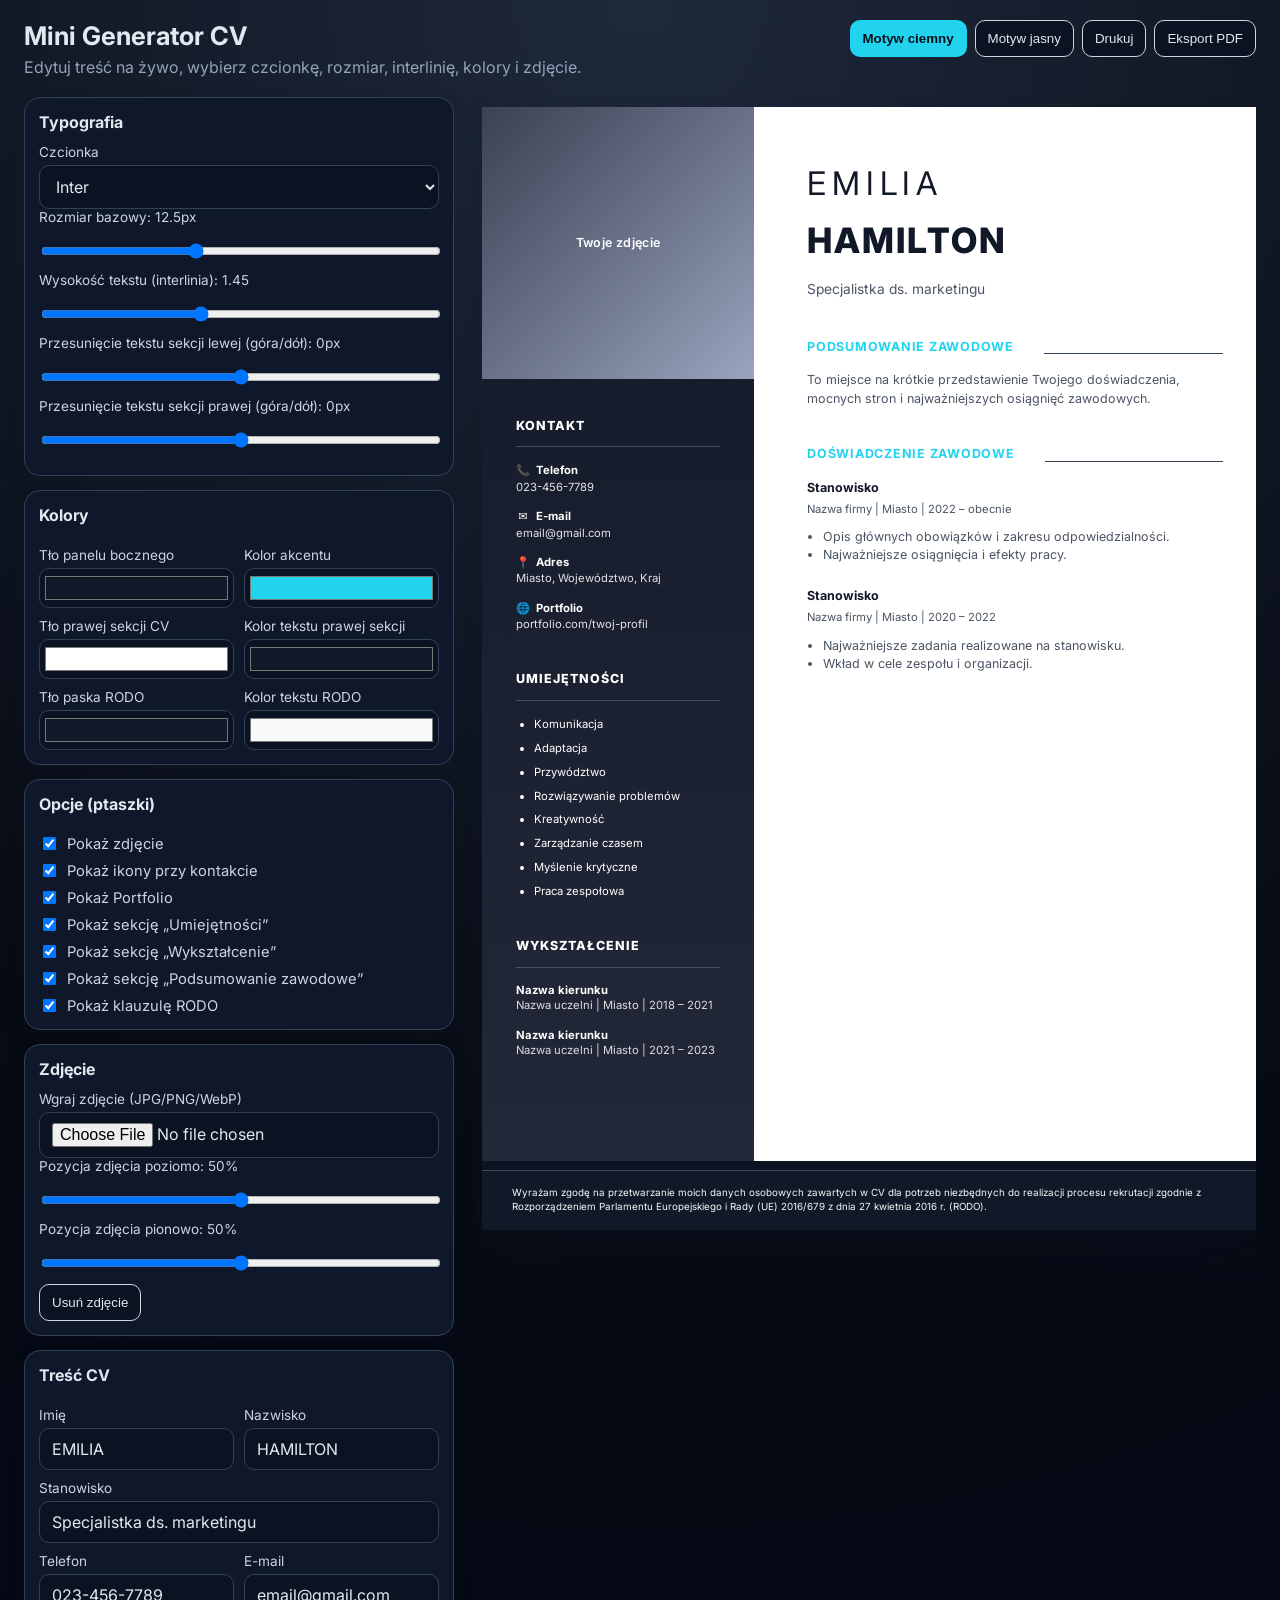
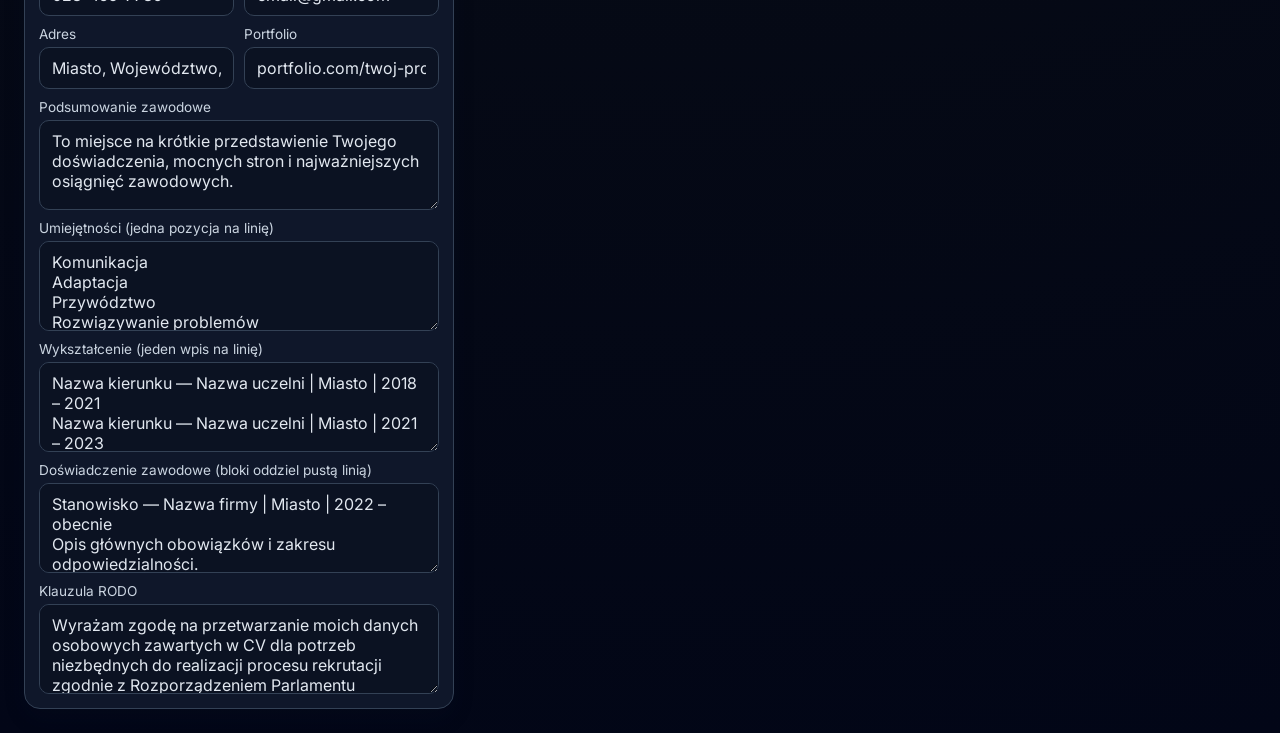
==== commit 3aaab186: "Add right-section color controls and improve print/PDF fidelity" ====
--- a/index.html
+++ b/index.html
@@ -57,6 +57,8 @@
         <h2>Kolory</h2>
         <div class="field"><label for="sidebarColor">Tło panelu bocznego</label><input id="sidebarColor" type="color" value="#2f3545"></div>
         <div class="field"><label for="accentColor">Kolor akcentu</label><input id="accentColor" type="color" value="#4f46e5"></div>
+        <div class="field"><label for="rightBgColor">Tło prawej sekcji CV</label><input id="rightBgColor" type="color" value="#ffffff"></div>
+        <div class="field"><label for="rightTextColor">Kolor tekstu prawej sekcji</label><input id="rightTextColor" type="color" value="#111827"></div>
         <div class="field"><label for="rodoBgColor">Tło paska RODO</label><input id="rodoBgColor" type="color" value="#3a3a3a"></div>
         <div class="field"><label for="rodoTextColor">Kolor tekstu RODO</label><input id="rodoTextColor" type="color" value="#ffffff"></div>
       </section>
--- a/styles.css
+++ b/styles.css
@@ -6,6 +6,9 @@
   --a4-w: 210mm;
   --a4-h: 297mm;
   --paper: #0b1222;
+  --right-bg: #ffffff;
+  --right-text: #111827;
+  --right-muted: #4b5563;
   --main-ink: #e5e7eb;
   --main-muted: #94a3b8;
   --line-soft: #334155;
@@ -126,8 +129,11 @@
 
 .page[data-theme="light"] {
   --paper: #ffffff;
-  --main-ink: #1f2937;
-  --main-muted: #6b7280;
+  --right-bg: #ffffff;
+  --right-text: #111827;
+  --right-muted: #4b5563;
+  --main-ink: #111827;
+  --main-muted: #4b5563;
   --line-soft: #d1d5db;
   --sidebar-solid: #3b4256;
   --accent: #7c3aed;
@@ -137,8 +143,11 @@
 
 .page[data-theme="dark"] {
   --paper: #0b1222;
-  --main-ink: #e5e7eb;
-  --main-muted: #94a3b8;
+  --right-bg: #ffffff;
+  --right-text: #111827;
+  --right-muted: #4b5563;
+  --main-ink: #111827;
+  --main-muted: #4b5563;
   --line-soft: #334155;
   --sidebar-solid: #111827;
   --accent: #22d3ee;
@@ -194,7 +203,7 @@
 .edu .name { font-weight: 700; }
 .edu .meta { opacity: .85; }
 
-.main { padding: 14mm 14mm 12mm; display: flex; flex-direction: column; gap: 10mm; transform: translateY(var(--right-offset)); }
+.main { padding: 14mm 14mm 12mm; display: flex; flex-direction: column; gap: 10mm; transform: translateY(var(--right-offset)); background: var(--right-bg); }
 .main { color: var(--main-ink); }
 .hero .first { margin: 0; font-size: 2.6em; font-weight: 400; letter-spacing: .18em; text-transform: uppercase; }
 .hero .last { margin: 2mm 0 0; font-size: 2.8em; font-weight: 800; letter-spacing: .06em; text-transform: uppercase; }
@@ -232,9 +241,10 @@
 
 @media print {
   @page { size: A4; margin: 0; }
-  body { background: #fff; }
+  body { background: #fff; -webkit-print-color-adjust: exact; print-color-adjust: exact; }
   .topbar, .editor { display: none !important; }
   .layout { display: block; padding: 0; }
   .preview-wrap { padding: 0; overflow: visible; }
   .page { box-shadow: none; width: 210mm; height: 297mm; }
-}
+  .page, .page * { -webkit-print-color-adjust: exact; print-color-adjust: exact; }
+}
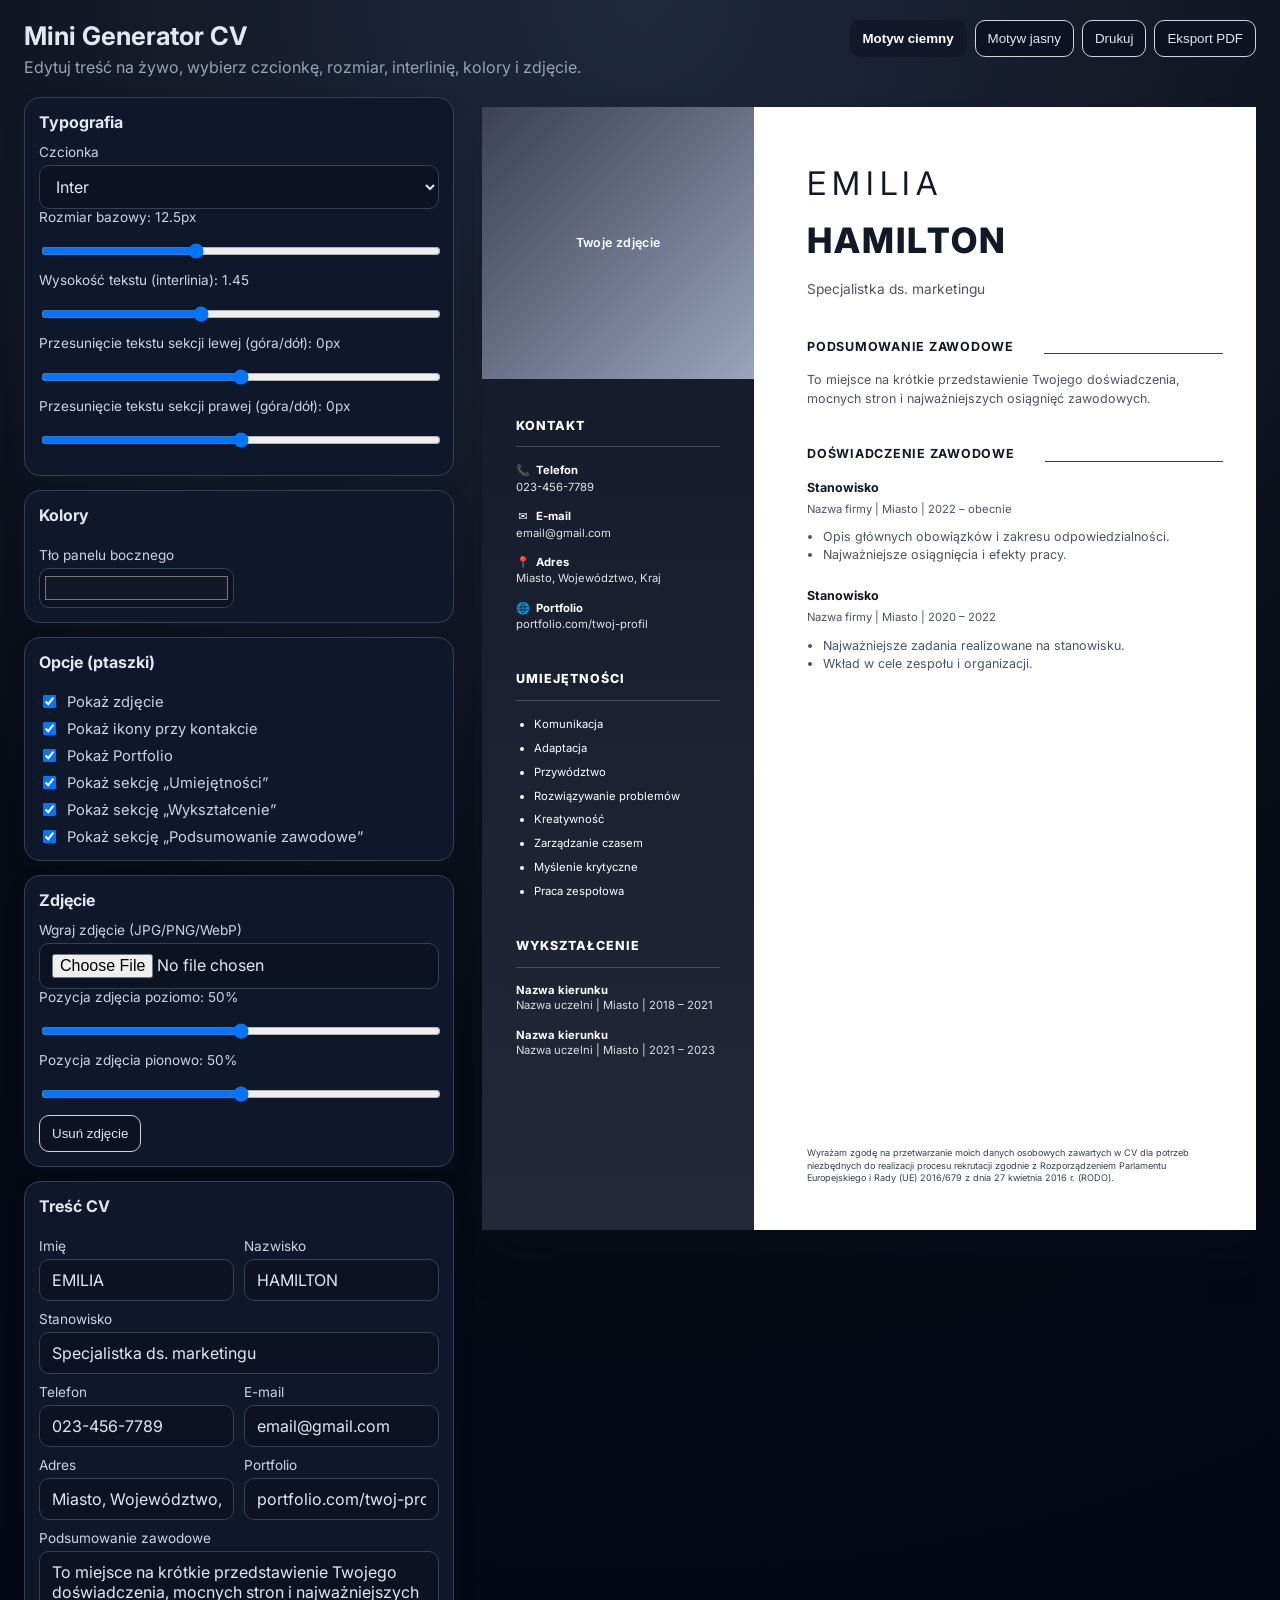
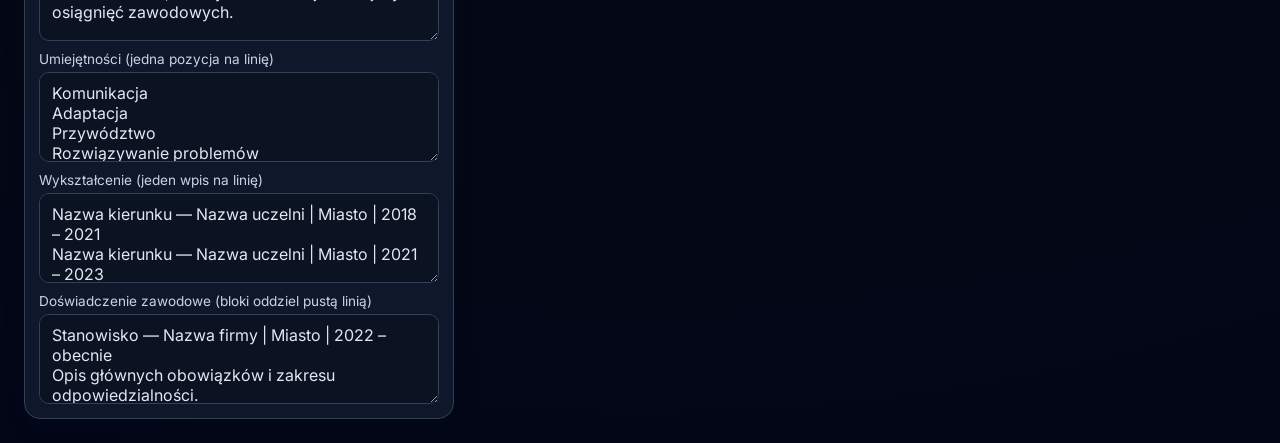
==== commit 7e4110d3: "Remove editable RODO section and lock right pane colors for stable print" ====
--- a/index.html
+++ b/index.html
@@ -56,11 +56,6 @@
       <section class="card form-grid">
         <h2>Kolory</h2>
         <div class="field"><label for="sidebarColor">Tło panelu bocznego</label><input id="sidebarColor" type="color" value="#2f3545"></div>
-        <div class="field"><label for="accentColor">Kolor akcentu</label><input id="accentColor" type="color" value="#4f46e5"></div>
-        <div class="field"><label for="rightBgColor">Tło prawej sekcji CV</label><input id="rightBgColor" type="color" value="#ffffff"></div>
-        <div class="field"><label for="rightTextColor">Kolor tekstu prawej sekcji</label><input id="rightTextColor" type="color" value="#111827"></div>
-        <div class="field"><label for="rodoBgColor">Tło paska RODO</label><input id="rodoBgColor" type="color" value="#3a3a3a"></div>
-        <div class="field"><label for="rodoTextColor">Kolor tekstu RODO</label><input id="rodoTextColor" type="color" value="#ffffff"></div>
       </section>
 
       <section class="card options-grid">
@@ -71,7 +66,6 @@
         <label class="check"><input id="optSkills" type="checkbox" checked> Pokaż sekcję „Umiejętności”</label>
         <label class="check"><input id="optEducation" type="checkbox" checked> Pokaż sekcję „Wykształcenie”</label>
         <label class="check"><input id="optSummary" type="checkbox" checked> Pokaż sekcję „Podsumowanie zawodowe”</label>
-        <label class="check"><input id="optRodo" type="checkbox" checked> Pokaż klauzulę RODO</label>
       </section>
 
       <section class="card">
@@ -124,7 +118,6 @@
 Najważniejsze zadania realizowane na stanowisku.
 Wkład w cele zespołu i organizacji.</textarea></div>
 
-        <div class="field span-2"><label for="rodo">Klauzula RODO</label><textarea id="rodo">Wyrażam zgodę na przetwarzanie moich danych osobowych zawartych w CV dla potrzeb niezbędnych do realizacji procesu rekrutacji zgodnie z Rozporządzeniem Parlamentu Europejskiego i Rady (UE) 2016/679 z dnia 27 kwietnia 2016 r. (RODO).</textarea></div>
       </section>
     </aside>
 
@@ -178,10 +171,10 @@
               <div class="sec-head"><h2>Doświadczenie zawodowe</h2><div class="line"></div></div>
               <div class="jobs" id="vJobs"></div>
             </section>
+
+            <p class="consent-static">Wyrażam zgodę na przetwarzanie moich danych osobowych zawartych w CV dla potrzeb niezbędnych do realizacji procesu rekrutacji zgodnie z Rozporządzeniem Parlamentu Europejskiego i Rady (UE) 2016/679 z dnia 27 kwietnia 2016 r. (RODO).</p>
           </section>
         </div>
-
-        <div class="rodo-bar" id="vRodo"></div>
       </div>
     </main>
   </div>
--- a/styles.css
+++ b/styles.css
@@ -9,18 +9,14 @@
   --right-bg: #ffffff;
   --right-text: #111827;
   --right-muted: #4b5563;
-  --main-ink: #e5e7eb;
-  --main-muted: #94a3b8;
+  --main-ink: #111827;
+  --main-muted: #4b5563;
   --line-soft: #334155;
   --base-font-size: 12.5px;
   --base-line-height: 1.45;
   --cv-font-family: Inter, system-ui, sans-serif;
   --sidebar-solid: #111827;
-  --accent: #22d3ee;
-  --rodo-bg: #111827;
-  --rodo-text: #ffffff;
-  --rodo-sep: rgba(255,255,255,.22);
-  --rodo-reserve: 18mm;
+  --accent: #111827;
   --left-offset: 0px;
   --right-offset: 0px;
 }
@@ -64,8 +60,8 @@
   cursor: pointer;
 }
 .topbar-actions button.active {
-  background: var(--accent);
-  color: #04111d;
+  background: #111827;
+  color: #ffffff;
   border-color: transparent;
   font-weight: 700;
 }
@@ -123,7 +119,6 @@
   background: var(--paper);
   overflow: hidden;
   position: relative;
-  padding-bottom: var(--rodo-reserve);
   box-shadow: 0 24px 48px rgba(15, 23, 42, 0.2);
 }
 
@@ -136,9 +131,7 @@
   --main-muted: #4b5563;
   --line-soft: #d1d5db;
   --sidebar-solid: #3b4256;
-  --accent: #7c3aed;
-  --rodo-bg: #3a3a3a;
-  --rodo-text: #ffffff;
+  --accent: #111827;
 }
 
 .page[data-theme="dark"] {
@@ -150,13 +143,11 @@
   --main-muted: #4b5563;
   --line-soft: #334155;
   --sidebar-solid: #111827;
-  --accent: #22d3ee;
-  --rodo-bg: #111827;
-  --rodo-text: #f8fafc;
+  --accent: #111827;
 }
 
 .cv {
-  height: calc(var(--a4-h) - var(--rodo-reserve));
+  height: var(--a4-h);
   display: grid;
   grid-template-columns: 72mm 1fr;
   font-size: var(--base-font-size);
@@ -217,16 +208,7 @@
 .job .meta { color: var(--main-muted); font-size: .9em; margin-top: 1mm; }
 .job ul { margin: 3mm 0 0 16px; padding: 0; color: var(--main-muted); }
 
-.rodo-bar {
-  position: absolute;
-  left: 0; right: 0; bottom: 0;
-  background: var(--rodo-bg);
-  color: var(--rodo-text);
-  border-top: 1px solid var(--rodo-sep);
-  padding: 4mm 8mm;
-  font-size: 9.8px;
-  line-height: 1.45;
-}
+.consent-static { margin: 0; font-size: .73em; line-height: 1.35; color: #374151; margin-top: auto; }
 
 .hidden { display: none !important; }
 
@@ -236,15 +218,51 @@
   .page { width: 100%; height: auto; min-height: 100vh; padding-bottom: 80px; border-radius: 0; }
   .cv { height: auto; grid-template-columns: 1fr; }
   .photo { height: clamp(220px, 45vw, 360px); }
-  .rodo-bar { position: sticky; bottom: 0; }
 }
 
 @media print {
   @page { size: A4; margin: 0; }
-  body { background: #fff; -webkit-print-color-adjust: exact; print-color-adjust: exact; }
+  html, body {
+    width: 210mm;
+    height: 297mm;
+    margin: 0 !important;
+    padding: 0 !important;
+    overflow: hidden !important;
+    background: #fff;
+    -webkit-print-color-adjust: exact;
+    print-color-adjust: exact;
+  }
   .topbar, .editor { display: none !important; }
-  .layout { display: block; padding: 0; }
-  .preview-wrap { padding: 0; overflow: visible; }
-  .page { box-shadow: none; width: 210mm; height: 297mm; }
+  .layout {
+    display: block;
+    width: 210mm !important;
+    height: 297mm !important;
+    margin: 0 !important;
+    padding: 0 !important;
+  }
+  .preview-wrap {
+    width: 210mm !important;
+    height: 297mm !important;
+    margin: 0 !important;
+    padding: 0 !important;
+    overflow: hidden !important;
+  }
+  .page {
+    box-shadow: none !important;
+    width: 210mm !important;
+    height: 297mm !important;
+    min-height: 297mm !important;
+    margin: 0 !important;
+    overflow: hidden !important;
+    border-radius: 0 !important;
+  }
+  .cv {
+    height: 297mm !important;
+    grid-template-columns: 72mm 1fr !important;
+  }
+  .side-pad,
+  .main {
+    transform: none !important;
+  }
   .page, .page * { -webkit-print-color-adjust: exact; print-color-adjust: exact; }
 }
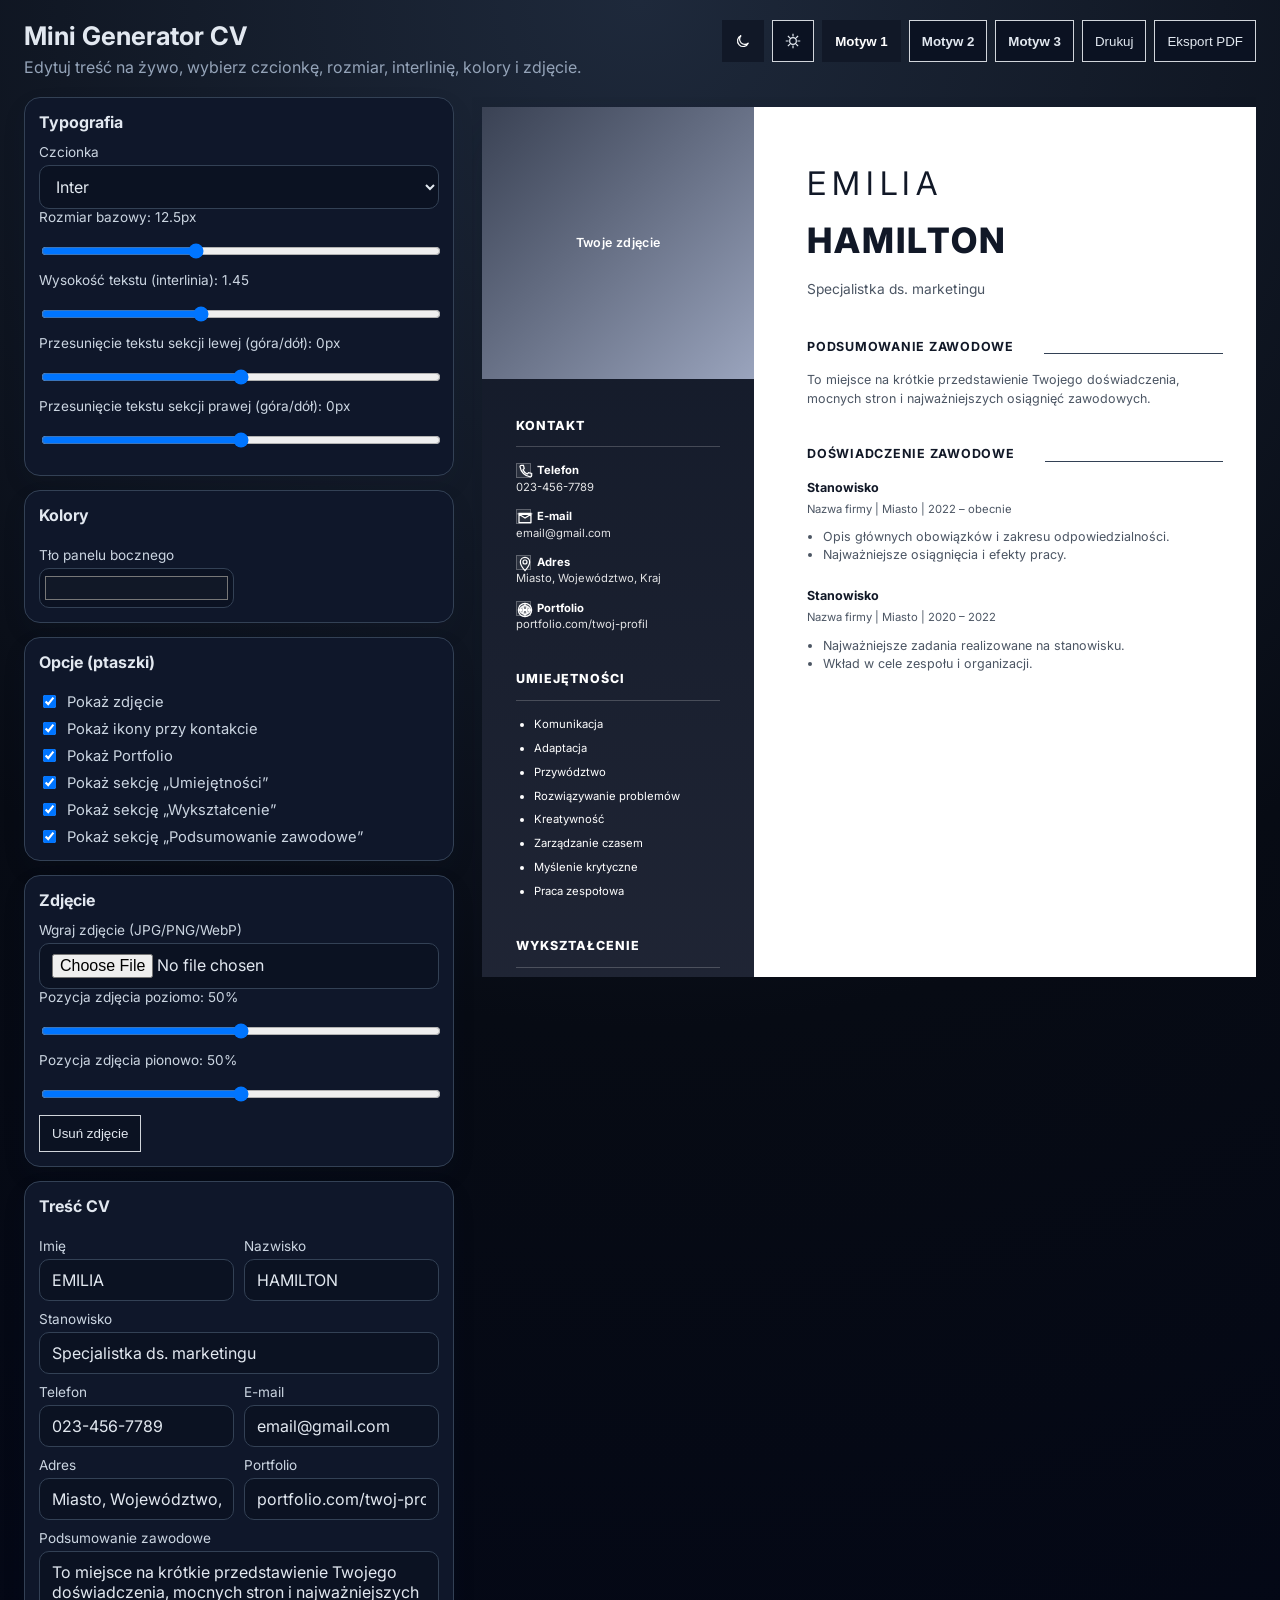
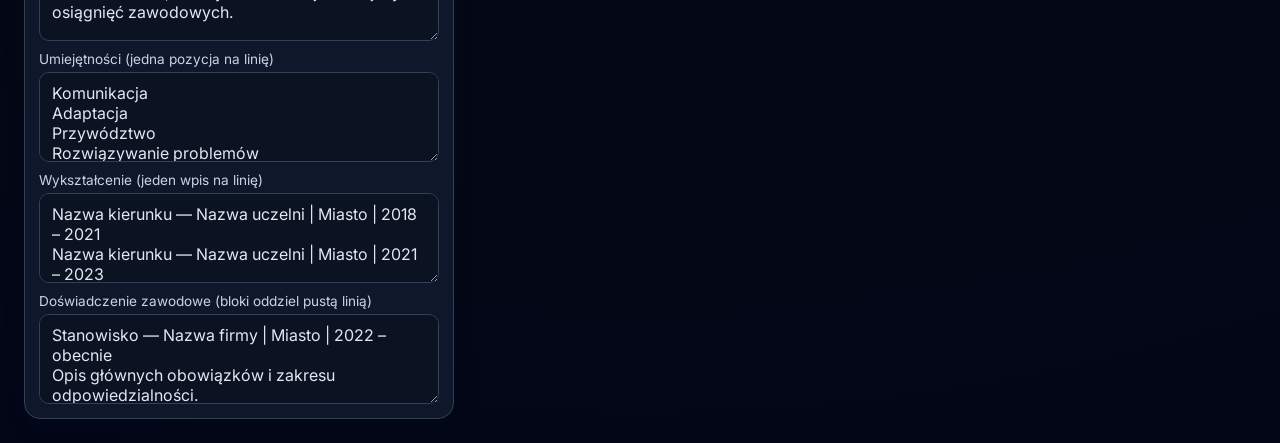
==== commit c5bd904f: "Add flat SVG icons, theme presets, and sticky CV preview" ====
--- a/index.html
+++ b/index.html
@@ -10,14 +10,26 @@
   <link rel="stylesheet" href="./styles.css" />
 </head>
 <body>
+  <svg aria-hidden="true" class="sprite-defs" width="0" height="0" style="position:absolute;left:-9999px;overflow:hidden">
+    <symbol id="i-sun" viewBox="0 0 24 24"><path d="M12 4.5V2m0 20v-2.5M6.7 6.7 5 5m14 14-1.7-1.7M4.5 12H2m20 0h-2.5M6.7 17.3 5 19m14-14-1.7 1.7M12 7a5 5 0 1 0 0 10 5 5 0 0 0 0-10Z"/></symbol>
+    <symbol id="i-moon" viewBox="0 0 24 24"><path d="M20.2 14.8A8.5 8.5 0 1 1 9.2 3.8a7 7 0 1 0 11 11Z"/></symbol>
+    <symbol id="i-phone" viewBox="0 0 24 24"><path d="M6.6 2h3.1l1.2 4.8-2 2a15.3 15.3 0 0 0 6.3 6.3l2-2L22 14.3v3.1a2 2 0 0 1-2 2A18 18 0 0 1 4.5 4a2 2 0 0 1 2-2Z"/></symbol>
+    <symbol id="i-mail" viewBox="0 0 24 24"><path d="M3 5h18v14H3V5Zm9 7L3 6.5h18L12 12Z"/></symbol>
+    <symbol id="i-pin" viewBox="0 0 24 24"><path d="M12 2a7 7 0 0 0-7 7c0 5.2 7 13 7 13s7-7.8 7-13a7 7 0 0 0-7-7Zm0 10a3 3 0 1 1 0-6 3 3 0 0 1 0 6Z"/></symbol>
+    <symbol id="i-web" viewBox="0 0 24 24"><path d="M12 2a10 10 0 1 0 0 20 10 10 0 0 0 0-20Zm7.9 9h-3.2a16 16 0 0 0-1.5-5A8 8 0 0 1 19.9 11ZM12 4c1 1.2 2 3.7 2.5 7H9.5C10 7.7 11 5.2 12 4ZM8.8 6a16 16 0 0 0-1.5 5H4.1a8 8 0 0 1 4.7-5ZM4.1 13h3.2a16 16 0 0 0 1.5 5 8 8 0 0 1-4.7-5Zm5.4 0h5c-.5 3.3-1.5 5.8-2.5 7-1-1.2-2-3.7-2.5-7Zm5.7 5a16 16 0 0 0 1.5-5h3.2a8 8 0 0 1-4.7 5Z"/></symbol>
+  </svg>
+
   <header class="topbar">
     <div>
       <h1>Mini Generator CV</h1>
       <p>Edytuj treść na żywo, wybierz czcionkę, rozmiar, interlinię, kolory i zdjęcie.</p>
     </div>
     <div class="topbar-actions">
-      <button id="themeDarkBtn" type="button">Motyw ciemny</button>
-      <button id="themeLightBtn" type="button">Motyw jasny</button>
+      <button id="themeDarkBtn" class="icon-btn" type="button" title="Motyw ciemny" aria-label="Motyw ciemny"><svg class="fi"><use href="#i-moon"/></svg></button>
+      <button id="themeLightBtn" class="icon-btn" type="button" title="Motyw jasny" aria-label="Motyw jasny"><svg class="fi"><use href="#i-sun"/></svg></button>
+      <button id="themePreset1" class="preset-btn" type="button">Motyw 1</button>
+      <button id="themePreset2" class="preset-btn" type="button">Motyw 2</button>
+      <button id="themePreset3" class="preset-btn" type="button">Motyw 3</button>
       <button id="printBtn" type="button">Drukuj</button>
       <button id="pdfBtn" type="button">Eksport PDF</button>
     </div>
@@ -134,10 +146,10 @@
                 <h3 class="side-section-title">Kontakt</h3>
                 <div class="side-rule"></div>
                 <div class="contact">
-                  <div><div class="k"><span class="icon" data-icon>📞</span>Telefon</div><div class="v" id="vPhone"></div></div>
-                  <div><div class="k"><span class="icon" data-icon>✉️</span>E-mail</div><div class="v" id="vEmail"></div></div>
-                  <div><div class="k"><span class="icon" data-icon>📍</span>Adres</div><div class="v" id="vAddress"></div></div>
-                  <div id="portfolioRow"><div class="k"><span class="icon" data-icon>🌐</span>Portfolio</div><div class="v" id="vPortfolio"></div></div>
+                  <div><div class="k"><span class="icon" data-icon><svg class="fi"><use href="#i-phone"/></svg></span>Telefon</div><div class="v" id="vPhone"></div></div>
+                  <div><div class="k"><span class="icon" data-icon><svg class="fi"><use href="#i-mail"/></svg></span>E-mail</div><div class="v" id="vEmail"></div></div>
+                  <div><div class="k"><span class="icon" data-icon><svg class="fi"><use href="#i-pin"/></svg></span>Adres</div><div class="v" id="vAddress"></div></div>
+                  <div id="portfolioRow"><div class="k"><span class="icon" data-icon><svg class="fi"><use href="#i-web"/></svg></span>Portfolio</div><div class="v" id="vPortfolio"></div></div>
                 </div>
               </section>
 
--- a/styles.css
+++ b/styles.css
@@ -55,15 +55,41 @@
   border: 1px solid #d1d5db;
   background: #0b1222;
   color: #e2e8f0;
-  border-radius: 10px;
+  border-radius: 0;
   padding: 10px 12px;
   cursor: pointer;
+  transition: background-color .2s ease, color .2s ease, transform .2s ease, box-shadow .2s ease;
 }
 .topbar-actions button.active {
   background: #111827;
   color: #ffffff;
   border-color: transparent;
   font-weight: 700;
+}
+.topbar-actions button:hover,
+.btn-secondary:hover {
+  transform: translateY(-1px);
+  box-shadow: 0 8px 18px rgba(2, 6, 23, .25);
+}
+
+.icon-btn {
+  width: 42px;
+  height: 42px;
+  display: inline-grid;
+  place-items: center;
+  padding: 0;
+}
+
+.preset-btn { font-weight: 600; }
+
+.fi {
+  width: 16px;
+  height: 16px;
+  stroke: currentColor;
+  fill: none;
+  stroke-width: 1.8;
+  stroke-linecap: square;
+  stroke-linejoin: miter;
 }
 
 body[data-ui-theme="light"] .topbar-actions button,
@@ -112,6 +138,11 @@
 textarea { min-height: 90px; resize: vertical; }
 
 .preview-wrap { overflow: auto; padding: 10px; }
+.preview-wrap {
+  position: sticky;
+  top: 10px;
+  max-height: calc(100vh - 20px);
+}
 .page {
   width: var(--a4-w);
   height: var(--a4-h);
@@ -187,7 +218,21 @@
 .side-rule { height: 1px; background: rgba(255,255,255,.2); margin-bottom: 4mm; }
 .contact { display: grid; gap: 3.5mm; font-size: .9em; }
 .contact .k { font-weight: 700; display: flex; align-items: center; gap: 6px; }
-.contact .icon { width: 1.2em; text-align: center; }
+.contact .icon {
+  width: 1.35em;
+  height: 1.35em;
+  display: inline-grid;
+  place-items: center;
+  border: 1px solid rgba(255,255,255,.25);
+  border-radius: 0;
+  background: rgba(255,255,255,.08);
+  transition: background-color .2s ease, border-color .2s ease, transform .2s ease;
+}
+.contact .k:hover .icon {
+  background: rgba(255,255,255,.2);
+  border-color: rgba(255,255,255,.45);
+  transform: translateX(1px);
+}
 .contact .v { opacity: .88; word-break: break-word; }
 .skills { margin: 0; padding-left: 18px; display: grid; gap: 2mm; font-size: .9em; }
 .edu { display: grid; gap: 4mm; font-size: .9em; line-height: 1.35; }
@@ -214,7 +259,7 @@
 
 @media (max-width: 1200px) {
   .layout { grid-template-columns: 1fr; }
-  .preview-wrap { padding: 0; }
+  .preview-wrap { padding: 0; position: static; max-height: none; }
   .page { width: 100%; height: auto; min-height: 100vh; padding-bottom: 80px; border-radius: 0; }
   .cv { height: auto; grid-template-columns: 1fr; }
   .photo { height: clamp(220px, 45vw, 360px); }
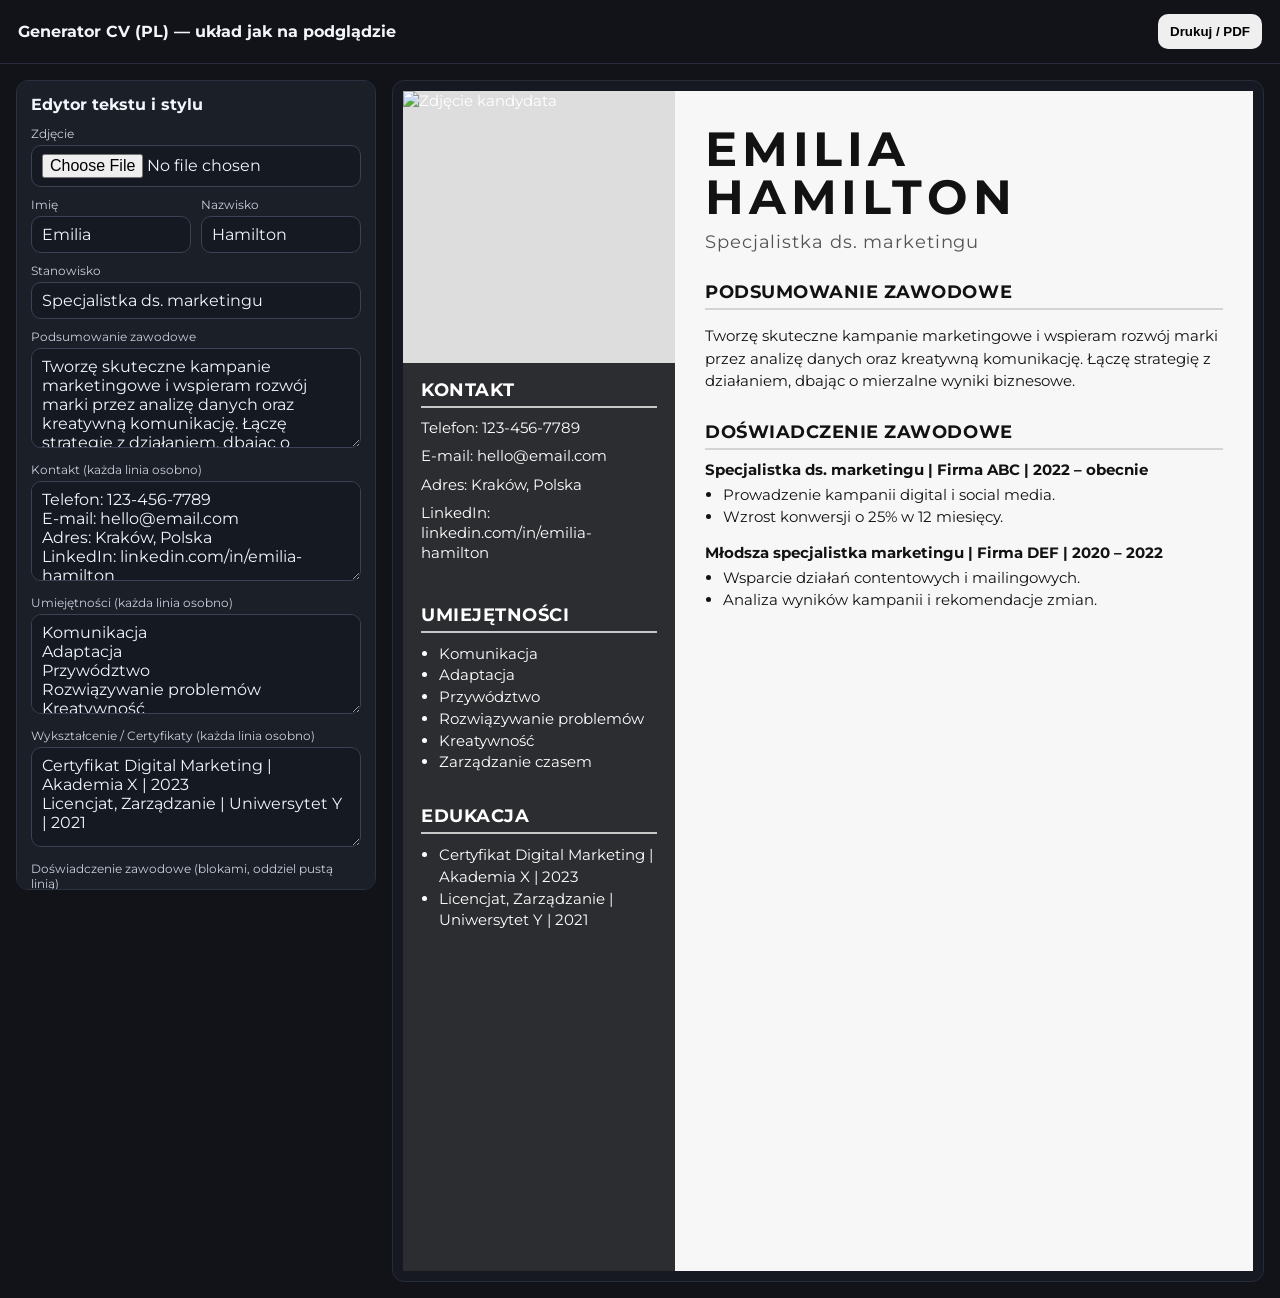
==== commit 9915f5bd: "Stwórz polski generator CV z edycją stylu i układem sidebar" ====
--- a/index.html
+++ b/index.html
@@ -2,192 +2,148 @@
 <html lang="pl">
 <head>
   <meta charset="utf-8" />
-  <meta name="viewport" content="width=device-width,initial-scale=1" />
-  <title>Mini Generator CV</title>
+  <meta name="viewport" content="width=device-width, initial-scale=1" />
+  <title>Generator CV PL</title>
   <link rel="preconnect" href="https://fonts.googleapis.com">
   <link rel="preconnect" href="https://fonts.gstatic.com" crossorigin>
-  <link href="https://fonts.googleapis.com/css2?family=Inter:wght@400;500;700;800&family=Montserrat:wght@400;600;700;800&family=Open+Sans:wght@400;600;700&display=swap" rel="stylesheet">
+  <link href="https://fonts.googleapis.com/css2?family=Montserrat:wght@400;600;700;800&display=swap" rel="stylesheet">
   <link rel="stylesheet" href="./styles.css" />
 </head>
 <body>
-  <svg aria-hidden="true" class="sprite-defs" width="0" height="0" style="position:absolute;left:-9999px;overflow:hidden">
-    <symbol id="i-sun" viewBox="0 0 24 24"><path d="M12 4.5V2m0 20v-2.5M6.7 6.7 5 5m14 14-1.7-1.7M4.5 12H2m20 0h-2.5M6.7 17.3 5 19m14-14-1.7 1.7M12 7a5 5 0 1 0 0 10 5 5 0 0 0 0-10Z"/></symbol>
-    <symbol id="i-moon" viewBox="0 0 24 24"><path d="M20.2 14.8A8.5 8.5 0 1 1 9.2 3.8a7 7 0 1 0 11 11Z"/></symbol>
-    <symbol id="i-phone" viewBox="0 0 24 24"><path d="M6.6 2h3.1l1.2 4.8-2 2a15.3 15.3 0 0 0 6.3 6.3l2-2L22 14.3v3.1a2 2 0 0 1-2 2A18 18 0 0 1 4.5 4a2 2 0 0 1 2-2Z"/></symbol>
-    <symbol id="i-mail" viewBox="0 0 24 24"><path d="M3 5h18v14H3V5Zm9 7L3 6.5h18L12 12Z"/></symbol>
-    <symbol id="i-pin" viewBox="0 0 24 24"><path d="M12 2a7 7 0 0 0-7 7c0 5.2 7 13 7 13s7-7.8 7-13a7 7 0 0 0-7-7Zm0 10a3 3 0 1 1 0-6 3 3 0 0 1 0 6Z"/></symbol>
-    <symbol id="i-web" viewBox="0 0 24 24"><path d="M12 2a10 10 0 1 0 0 20 10 10 0 0 0 0-20Zm7.9 9h-3.2a16 16 0 0 0-1.5-5A8 8 0 0 1 19.9 11ZM12 4c1 1.2 2 3.7 2.5 7H9.5C10 7.7 11 5.2 12 4ZM8.8 6a16 16 0 0 0-1.5 5H4.1a8 8 0 0 1 4.7-5ZM4.1 13h3.2a16 16 0 0 0 1.5 5 8 8 0 0 1-4.7-5Zm5.4 0h5c-.5 3.3-1.5 5.8-2.5 7-1-1.2-2-3.7-2.5-7Zm5.7 5a16 16 0 0 0 1.5-5h3.2a8 8 0 0 1-4.7 5Z"/></symbol>
-  </svg>
-
   <header class="topbar">
-    <div>
-      <h1>Mini Generator CV</h1>
-      <p>Edytuj treść na żywo, wybierz czcionkę, rozmiar, interlinię, kolory i zdjęcie.</p>
-    </div>
-    <div class="topbar-actions">
-      <button id="themeDarkBtn" class="icon-btn" type="button" title="Motyw ciemny" aria-label="Motyw ciemny"><svg class="fi"><use href="#i-moon"/></svg></button>
-      <button id="themeLightBtn" class="icon-btn" type="button" title="Motyw jasny" aria-label="Motyw jasny"><svg class="fi"><use href="#i-sun"/></svg></button>
-      <button id="themePreset1" class="preset-btn" type="button">Motyw 1</button>
-      <button id="themePreset2" class="preset-btn" type="button">Motyw 2</button>
-      <button id="themePreset3" class="preset-btn" type="button">Motyw 3</button>
-      <button id="printBtn" type="button">Drukuj</button>
-      <button id="pdfBtn" type="button">Eksport PDF</button>
-    </div>
+    <h1>Generator CV (PL) — układ jak na podglądzie</h1>
+    <button id="printBtn" type="button">Drukuj / PDF</button>
   </header>
 
   <div class="layout">
     <aside class="editor">
-      <section class="card">
-        <h2>Typografia</h2>
-        <div class="field">
-          <label for="fontFamily">Czcionka</label>
-          <select id="fontFamily">
-            <option value="Inter">Inter</option>
-            <option value="Montserrat">Montserrat</option>
-            <option value="Open Sans">Open Sans</option>
-          </select>
+      <h2>Edytor tekstu i stylu</h2>
+
+      <div class="field">
+        <label for="photoInput">Zdjęcie</label>
+        <input id="photoInput" type="file" accept="image/*" />
+      </div>
+
+      <div class="field two">
+        <div>
+          <label for="firstName">Imię</label>
+          <input id="firstName" value="Emilia" />
         </div>
-        <div class="field">
-          <label for="fontSize">Rozmiar bazowy: <span id="fontSizeValue">12.5px</span></label>
-          <input id="fontSize" type="range" min="11" max="15" step="0.1" value="12.5" />
+        <div>
+          <label for="lastName">Nazwisko</label>
+          <input id="lastName" value="Hamilton" />
         </div>
-        <div class="field">
-          <label for="lineHeight">Wysokość tekstu (interlinia): <span id="lineHeightValue">1.45</span></label>
-          <input id="lineHeight" type="range" min="1.1" max="2" step="0.05" value="1.45" />
-        </div>
-        <div class="field">
-          <label for="leftOffset">Przesunięcie tekstu sekcji lewej (góra/dół): <span id="leftOffsetValue">0px</span></label>
-          <input id="leftOffset" type="range" min="-80" max="80" step="1" value="0" />
-        </div>
-        <div class="field">
-          <label for="rightOffset">Przesunięcie tekstu sekcji prawej (góra/dół): <span id="rightOffsetValue">0px</span></label>
-          <input id="rightOffset" type="range" min="-80" max="80" step="1" value="0" />
-        </div>
-      </section>
+      </div>
 
-      <section class="card form-grid">
-        <h2>Kolory</h2>
-        <div class="field"><label for="sidebarColor">Tło panelu bocznego</label><input id="sidebarColor" type="color" value="#2f3545"></div>
-      </section>
+      <div class="field">
+        <label for="role">Stanowisko</label>
+        <input id="role" value="Specjalistka ds. marketingu" />
+      </div>
 
-      <section class="card options-grid">
-        <h2>Opcje (ptaszki)</h2>
-        <label class="check"><input id="optPhoto" type="checkbox" checked> Pokaż zdjęcie</label>
-        <label class="check"><input id="optIcons" type="checkbox" checked> Pokaż ikony przy kontakcie</label>
-        <label class="check"><input id="optPortfolio" type="checkbox" checked> Pokaż Portfolio</label>
-        <label class="check"><input id="optSkills" type="checkbox" checked> Pokaż sekcję „Umiejętności”</label>
-        <label class="check"><input id="optEducation" type="checkbox" checked> Pokaż sekcję „Wykształcenie”</label>
-        <label class="check"><input id="optSummary" type="checkbox" checked> Pokaż sekcję „Podsumowanie zawodowe”</label>
-      </section>
+      <div class="field">
+        <label for="summary">Podsumowanie zawodowe</label>
+        <textarea id="summary">Tworzę skuteczne kampanie marketingowe i wspieram rozwój marki przez analizę danych oraz kreatywną komunikację. Łączę strategię z działaniem, dbając o mierzalne wyniki biznesowe.</textarea>
+      </div>
 
-      <section class="card">
-        <h2>Zdjęcie</h2>
-        <div class="field">
-          <label for="photoInput">Wgraj zdjęcie (JPG/PNG/WebP)</label>
-          <input id="photoInput" type="file" accept="image/*" />
-        </div>
-        <div class="field">
-          <label for="photoPosX">Pozycja zdjęcia poziomo: <span id="photoPosXValue">50%</span></label>
-          <input id="photoPosX" type="range" min="0" max="100" step="1" value="50" />
-        </div>
-        <div class="field">
-          <label for="photoPosY">Pozycja zdjęcia pionowo: <span id="photoPosYValue">50%</span></label>
-          <input id="photoPosY" type="range" min="0" max="100" step="1" value="50" />
-        </div>
-        <button id="removePhoto" class="btn-secondary" type="button">Usuń zdjęcie</button>
-      </section>
+      <div class="field">
+        <label for="contact">Kontakt (każda linia osobno)</label>
+        <textarea id="contact">Telefon: 123-456-7789
+E-mail: hello@email.com
+Adres: Kraków, Polska
+LinkedIn: linkedin.com/in/emilia-hamilton</textarea>
+      </div>
 
-      <section class="card form-grid">
-        <h2>Treść CV</h2>
-        <div class="field"><label for="firstName">Imię</label><input id="firstName" value="EMILIA"/></div>
-        <div class="field"><label for="lastName">Nazwisko</label><input id="lastName" value="HAMILTON"/></div>
-        <div class="field span-2"><label for="role">Stanowisko</label><input id="role" value="Specjalistka ds. marketingu"/></div>
-
-        <div class="field"><label for="phone">Telefon</label><input id="phone" value="023-456-7789"/></div>
-        <div class="field"><label for="email">E-mail</label><input id="email" value="email@gmail.com"/></div>
-        <div class="field"><label for="address">Adres</label><input id="address" value="Miasto, Województwo, Kraj"/></div>
-        <div class="field"><label for="portfolio">Portfolio</label><input id="portfolio" value="portfolio.com/twoj-profil"/></div>
-
-        <div class="field span-2"><label for="summary">Podsumowanie zawodowe</label><textarea id="summary">To miejsce na krótkie przedstawienie Twojego doświadczenia, mocnych stron i najważniejszych osiągnięć zawodowych.</textarea></div>
-
-        <div class="field span-2"><label for="skills">Umiejętności (jedna pozycja na linię)</label><textarea id="skills">Komunikacja
+      <div class="field">
+        <label for="skills">Umiejętności (każda linia osobno)</label>
+        <textarea id="skills">Komunikacja
 Adaptacja
 Przywództwo
 Rozwiązywanie problemów
 Kreatywność
-Zarządzanie czasem
-Myślenie krytyczne
-Praca zespołowa</textarea></div>
+Zarządzanie czasem</textarea>
+      </div>
 
-        <div class="field span-2"><label for="education">Wykształcenie (jeden wpis na linię)</label><textarea id="education">Nazwa kierunku — Nazwa uczelni | Miasto | 2018 – 2021
-Nazwa kierunku — Nazwa uczelni | Miasto | 2021 – 2023</textarea></div>
+      <div class="field">
+        <label for="education">Wykształcenie / Certyfikaty (każda linia osobno)</label>
+        <textarea id="education">Certyfikat Digital Marketing | Akademia X | 2023
+Licencjat, Zarządzanie | Uniwersytet Y | 2021</textarea>
+      </div>
 
-        <div class="field span-2"><label for="jobs">Doświadczenie zawodowe (bloki oddziel pustą linią)</label><textarea id="jobs">Stanowisko — Nazwa firmy | Miasto | 2022 – obecnie
-Opis głównych obowiązków i zakresu odpowiedzialności.
-Najważniejsze osiągnięcia i efekty pracy.
+      <div class="field">
+        <label for="experience">Doświadczenie zawodowe (blokami, oddziel pustą linią)</label>
+        <textarea id="experience">Specjalistka ds. marketingu | Firma ABC | 2022 – obecnie
+- Prowadzenie kampanii digital i social media.
+- Wzrost konwersji o 25% w 12 miesięcy.
 
-Stanowisko — Nazwa firmy | Miasto | 2020 – 2022
-Najważniejsze zadania realizowane na stanowisku.
-Wkład w cele zespołu i organizacji.</textarea></div>
+Młodsza specjalistka marketingu | Firma DEF | 2020 – 2022
+- Wsparcie działań contentowych i mailingowych.
+- Analiza wyników kampanii i rekomendacje zmian.</textarea>
+      </div>
 
-      </section>
+      <h3>Parametry wyglądu</h3>
+      <div class="field two">
+        <div>
+          <label for="fontSize">Rozmiar czcionki (px)</label>
+          <input id="fontSize" type="range" min="13" max="19" value="15" />
+        </div>
+        <div>
+          <label for="nameSize">Rozmiar nagłówka (px)</label>
+          <input id="nameSize" type="range" min="30" max="56" value="48" />
+        </div>
+      </div>
+
+      <div class="field two">
+        <div>
+          <label for="sidebarColor">Kolor panelu bocznego</label>
+          <input id="sidebarColor" type="color" value="#2c2d30" />
+        </div>
+        <div>
+          <label for="accentColor">Kolor akcentu</label>
+          <input id="accentColor" type="color" value="#c7c7c7" />
+        </div>
+      </div>
     </aside>
 
-    <main class="preview-wrap">
-      <div class="page" id="cvPage">
-        <div class="cv" id="cvRoot">
-          <aside class="sidebar">
-            <div class="photo" id="photoBox">
-              <img id="photoImg" alt="Zdjęcie kandydata" />
-              <span id="photoPlaceholder">Twoje zdjęcie</span>
-            </div>
-            <div class="side-pad">
-              <section>
-                <h3 class="side-section-title">Kontakt</h3>
-                <div class="side-rule"></div>
-                <div class="contact">
-                  <div><div class="k"><span class="icon" data-icon><svg class="fi"><use href="#i-phone"/></svg></span>Telefon</div><div class="v" id="vPhone"></div></div>
-                  <div><div class="k"><span class="icon" data-icon><svg class="fi"><use href="#i-mail"/></svg></span>E-mail</div><div class="v" id="vEmail"></div></div>
-                  <div><div class="k"><span class="icon" data-icon><svg class="fi"><use href="#i-pin"/></svg></span>Adres</div><div class="v" id="vAddress"></div></div>
-                  <div id="portfolioRow"><div class="k"><span class="icon" data-icon><svg class="fi"><use href="#i-web"/></svg></span>Portfolio</div><div class="v" id="vPortfolio"></div></div>
-                </div>
-              </section>
+    <main class="preview">
+      <article class="cv" id="cvRoot">
+        <section class="cv-sidebar">
+          <div class="photo-wrap">
+            <img id="cvPhoto" alt="Zdjęcie kandydata" />
+          </div>
 
-              <section id="skillsSection">
-                <h3 class="side-section-title">Umiejętności</h3>
-                <div class="side-rule"></div>
-                <ul class="skills" id="vSkills"></ul>
-              </section>
+          <div class="cv-section">
+            <h3>Kontakt</h3>
+            <div id="vContact"></div>
+          </div>
 
-              <section id="educationSection">
-                <h3 class="side-section-title">Wykształcenie</h3>
-                <div class="side-rule"></div>
-                <div class="edu" id="vEducation"></div>
-              </section>
-            </div>
-          </aside>
+          <div class="cv-section">
+            <h3>Umiejętności</h3>
+            <ul id="vSkills"></ul>
+          </div>
 
-          <section class="main">
-            <header class="hero">
-              <p class="first" id="vFirstName"></p>
-              <p class="last" id="vLastName"></p>
-              <div class="role" id="vRole"></div>
-            </header>
+          <div class="cv-section">
+            <h3>Edukacja</h3>
+            <ul id="vEducation"></ul>
+          </div>
+        </section>
 
-            <section id="summarySection">
-              <div class="sec-head"><h2>Podsumowanie zawodowe</h2><div class="line"></div></div>
-              <p class="summary" id="vSummary"></p>
-            </section>
+        <section class="cv-main">
+          <header class="cv-head">
+            <h2 id="vName">EMILIA HAMILTON</h2>
+            <p id="vRole">Specjalistka ds. marketingu</p>
+          </header>
 
-            <section class="work">
-              <div class="sec-head"><h2>Doświadczenie zawodowe</h2><div class="line"></div></div>
-              <div class="jobs" id="vJobs"></div>
-            </section>
+          <section class="cv-main-section">
+            <h3>Podsumowanie zawodowe</h3>
+            <p id="vSummary"></p>
+          </section>
 
-            <p class="consent-static">Wyrażam zgodę na przetwarzanie moich danych osobowych zawartych w CV dla potrzeb niezbędnych do realizacji procesu rekrutacji zgodnie z Rozporządzeniem Parlamentu Europejskiego i Rady (UE) 2016/679 z dnia 27 kwietnia 2016 r. (RODO).</p>
+          <section class="cv-main-section">
+            <h3>Doświadczenie zawodowe</h3>
+            <div id="vExperience"></div>
           </section>
-        </div>
-      </div>
+        </section>
+      </article>
     </main>
   </div>
 
--- a/styles.css
+++ b/styles.css
@@ -1,313 +1,187 @@
 :root {
-  --bg: #070b14;
-  --card: #0f172a;
-  --text: #e2e8f0;
-  --muted: #94a3b8;
-  --a4-w: 210mm;
-  --a4-h: 297mm;
-  --paper: #0b1222;
-  --right-bg: #ffffff;
-  --right-text: #111827;
-  --right-muted: #4b5563;
-  --main-ink: #111827;
-  --main-muted: #4b5563;
-  --line-soft: #334155;
-  --base-font-size: 12.5px;
-  --base-line-height: 1.45;
-  --cv-font-family: Inter, system-ui, sans-serif;
-  --sidebar-solid: #111827;
-  --accent: #111827;
-  --left-offset: 0px;
-  --right-offset: 0px;
-}
-
-body[data-ui-theme="light"] {
-  --bg: #eef2ff;
-  --card: #ffffff;
-  --text: #1f2937;
-  --muted: #6b7280;
+  --bg: #111318;
+  --panel: #1b1f27;
+  --panel-line: #2b3140;
+  --text: #f2f5fb;
+  --muted: #c9d0de;
+  --paper: #f7f7f7;
+  --ink: #121212;
+  --sidebar: #2c2d30;
+  --accent: #c7c7c7;
+  --font-size: 15px;
+  --name-size: 48px;
 }
 
 * { box-sizing: border-box; }
 body {
   margin: 0;
-  background: radial-gradient(circle at top, #1e293b 0%, var(--bg) 48%, #020617 100%);
+  background: var(--bg);
   color: var(--text);
-  font-family: Inter, system-ui, sans-serif;
-}
-
-body[data-ui-theme="light"] {
-  background: radial-gradient(circle at top, #dbeafe 0%, #eef2ff 44%, #f8fafc 100%);
+  font-family: "Montserrat", system-ui, sans-serif;
 }
 
 .topbar {
-  padding: 20px 24px;
   display: flex;
   justify-content: space-between;
-  gap: 12px;
-  align-items: flex-start;
+  align-items: center;
+  padding: 14px 18px;
+  border-bottom: 1px solid #272d3a;
 }
-.topbar h1 { margin: 0 0 6px; font-size: 1.6rem; }
-.topbar p { margin: 0; color: var(--muted); }
-.topbar-actions { display: flex; gap: 8px; }
-.topbar-actions button,
-.btn-secondary {
-  border: 1px solid #d1d5db;
-  background: #0b1222;
-  color: #e2e8f0;
-  border-radius: 0;
+.topbar h1 { font-size: 16px; margin: 0; }
+button {
+  border: 0;
+  border-radius: 10px;
   padding: 10px 12px;
+  font-weight: 700;
   cursor: pointer;
-  transition: background-color .2s ease, color .2s ease, transform .2s ease, box-shadow .2s ease;
-}
-.topbar-actions button.active {
-  background: #111827;
-  color: #ffffff;
-  border-color: transparent;
-  font-weight: 700;
-}
-.topbar-actions button:hover,
-.btn-secondary:hover {
-  transform: translateY(-1px);
-  box-shadow: 0 8px 18px rgba(2, 6, 23, .25);
-}
-
-.icon-btn {
-  width: 42px;
-  height: 42px;
-  display: inline-grid;
-  place-items: center;
-  padding: 0;
-}
-
-.preset-btn { font-weight: 600; }
-
-.fi {
-  width: 16px;
-  height: 16px;
-  stroke: currentColor;
-  fill: none;
-  stroke-width: 1.8;
-  stroke-linecap: square;
-  stroke-linejoin: miter;
-}
-
-body[data-ui-theme="light"] .topbar-actions button,
-body[data-ui-theme="light"] .btn-secondary {
-  background: #fff;
-  color: #1f2937;
 }
 
 .layout {
   display: grid;
-  grid-template-columns: minmax(300px, 430px) 1fr;
-  gap: 18px;
-  padding: 0 24px 24px;
-}
-.editor { display: grid; gap: 14px; align-content: start; }
-
-.card {
-  background: var(--card);
-  border-radius: 16px;
-  border: 1px solid #334155;
-  padding: 14px;
-  box-shadow: 0 10px 25px rgba(30, 41, 59, 0.08);
-}
-.card h2 { margin: 0 0 12px; font-size: 1rem; }
-
-.form-grid { display: grid; grid-template-columns: 1fr 1fr; gap: 10px; }
-.form-grid h2, .form-grid .span-2 { grid-column: 1 / -1; }
-.options-grid { display: grid; gap: 8px; }
-.check { display: flex; align-items: center; gap: 8px; font-size: 0.92rem; }
-
-.field { display: grid; gap: 5px; }
-label { font-size: .85rem; color: #374151; }
-body[data-ui-theme="dark"] label { color: #cbd5e1; }
-input, textarea, select {
-  width: 100%; border: 1px solid #334155; border-radius: 10px; padding: 10px 12px; font: inherit; background: #0b1222; color: #e2e8f0;
-}
-body[data-ui-theme="light"] input,
-body[data-ui-theme="light"] textarea,
-body[data-ui-theme="light"] select {
-  border: 1px solid #d1d5db;
-  background: #fff;
-  color: #1f2937;
-}
-input[type="checkbox"] { width: auto; }
-input[type="color"] { padding: 3px; min-height: 40px; }
-textarea { min-height: 90px; resize: vertical; }
-
-.preview-wrap { overflow: auto; padding: 10px; }
-.preview-wrap {
-  position: sticky;
-  top: 10px;
-  max-height: calc(100vh - 20px);
-}
-.page {
-  width: var(--a4-w);
-  height: var(--a4-h);
-  margin: 0 auto;
-  background: var(--paper);
-  overflow: hidden;
-  position: relative;
-  box-shadow: 0 24px 48px rgba(15, 23, 42, 0.2);
+  grid-template-columns: 360px 1fr;
+  gap: 16px;
+  padding: 16px;
 }
 
-.page[data-theme="light"] {
-  --paper: #ffffff;
-  --right-bg: #ffffff;
-  --right-text: #111827;
-  --right-muted: #4b5563;
-  --main-ink: #111827;
-  --main-muted: #4b5563;
-  --line-soft: #d1d5db;
-  --sidebar-solid: #3b4256;
-  --accent: #111827;
+.editor {
+  background: var(--panel);
+  border: 1px solid var(--panel-line);
+  border-radius: 12px;
+  padding: 14px;
+  height: calc(100vh - 90px);
+  overflow: auto;
 }
+.editor h2 { margin: 0 0 12px; font-size: 16px; }
+.editor h3 { margin: 14px 0 8px; font-size: 14px; color: var(--muted); }
 
-.page[data-theme="dark"] {
-  --paper: #0b1222;
-  --right-bg: #ffffff;
-  --right-text: #111827;
-  --right-muted: #4b5563;
-  --main-ink: #111827;
-  --main-muted: #4b5563;
-  --line-soft: #334155;
-  --sidebar-solid: #111827;
-  --accent: #111827;
+.field { margin-bottom: 10px; }
+.field label {
+  display: block;
+  font-size: 12px;
+  margin-bottom: 4px;
+  color: var(--muted);
+}
+.field.two {
+  display: grid;
+  grid-template-columns: 1fr 1fr;
+  gap: 10px;
+}
+input, textarea {
+  width: 100%;
+  border-radius: 10px;
+  border: 1px solid #3a4253;
+  background: #151922;
+  color: var(--text);
+  padding: 8px 10px;
+  font: inherit;
+}
+textarea { min-height: 100px; resize: vertical; }
+
+.preview {
+  background: #161922;
+  border: 1px solid #262c39;
+  border-radius: 12px;
+  padding: 10px;
+  overflow: auto;
 }
 
 .cv {
-  height: var(--a4-h);
+  background: var(--paper);
+  color: var(--ink);
+  width: min(100%, 980px);
+  min-height: 1180px;
+  margin: 0 auto;
   display: grid;
-  grid-template-columns: 72mm 1fr;
-  font-size: var(--base-font-size);
-  line-height: var(--base-line-height);
-  font-family: var(--cv-font-family);
+  grid-template-columns: 32% 68%;
+  font-size: var(--font-size);
 }
 
-.sidebar {
-  background: linear-gradient(180deg, var(--sidebar-solid) 0%, #232838 100%);
+.cv-sidebar {
+  background: var(--sidebar);
   color: #fff;
-  display: flex;
-  flex-direction: column;
+  padding-bottom: 20px;
 }
-
-.photo {
+.photo-wrap {
   width: 100%;
-  height: 72mm;
-  display: flex;
-  align-items: center;
-  justify-content: center;
-  overflow: hidden;
-  position: relative;
-  background: linear-gradient(135deg, color-mix(in srgb, var(--sidebar-solid) 70%, #9aa4bd), #9aa4bd);
+  aspect-ratio: 1 / 1;
+  background: #ddd;
 }
-.photo img {
+.photo-wrap img {
   width: 100%;
   height: 100%;
   object-fit: cover;
-  object-position: 50% 50%;
-  display: none;
+  display: block;
 }
-#photoPlaceholder { padding: 8px; text-align: center; font-weight: 600; letter-spacing: .03em; }
+.cv-section {
+  padding: 16px 18px;
+}
+.cv-section h3 {
+  margin: 0 0 10px;
+  text-transform: uppercase;
+  letter-spacing: 0.03em;
+  border-bottom: 2px solid var(--accent);
+  padding-bottom: 6px;
+}
+.cv-section p {
+  margin: 0 0 8px;
+  line-height: 1.35;
+}
+.cv-section ul {
+  margin: 0;
+  padding-left: 18px;
+  line-height: 1.45;
+}
 
-.side-pad { padding: 10mm 9mm; display: grid; gap: 10mm; }
-.side-pad { transform: translateY(var(--left-offset)); }
-.side-section-title { font-weight: 800; letter-spacing: .08em; text-transform: uppercase; font-size: 1em; margin: 0 0 3mm; }
-.side-rule { height: 1px; background: rgba(255,255,255,.2); margin-bottom: 4mm; }
-.contact { display: grid; gap: 3.5mm; font-size: .9em; }
-.contact .k { font-weight: 700; display: flex; align-items: center; gap: 6px; }
-.contact .icon {
-  width: 1.35em;
-  height: 1.35em;
-  display: inline-grid;
-  place-items: center;
-  border: 1px solid rgba(255,255,255,.25);
-  border-radius: 0;
-  background: rgba(255,255,255,.08);
-  transition: background-color .2s ease, border-color .2s ease, transform .2s ease;
+.cv-main {
+  padding: 34px 30px;
 }
-.contact .k:hover .icon {
-  background: rgba(255,255,255,.2);
-  border-color: rgba(255,255,255,.45);
-  transform: translateX(1px);
+.cv-head h2 {
+  margin: 0;
+  font-size: var(--name-size);
+  letter-spacing: 0.1em;
+  text-transform: uppercase;
+  line-height: 1;
 }
-.contact .v { opacity: .88; word-break: break-word; }
-.skills { margin: 0; padding-left: 18px; display: grid; gap: 2mm; font-size: .9em; }
-.edu { display: grid; gap: 4mm; font-size: .9em; line-height: 1.35; }
-.edu .name { font-weight: 700; }
-.edu .meta { opacity: .85; }
+.cv-head p {
+  margin: 10px 0 0;
+  font-size: 1.2em;
+  letter-spacing: 0.05em;
+  color: #545454;
+}
+.cv-main-section { margin-top: 28px; }
+.cv-main-section h3 {
+  margin: 0 0 10px;
+  text-transform: uppercase;
+  letter-spacing: 0.03em;
+  border-bottom: 2px solid #d4d4d4;
+  padding-bottom: 6px;
+}
+.cv-main-section p,
+.cv-main-section li { line-height: 1.5; }
+.job { margin-bottom: 14px; }
+.job h4 { margin: 0 0 5px; font-size: 1em; }
+.job ul { margin: 0; padding-left: 18px; }
 
-.main { padding: 14mm 14mm 12mm; display: flex; flex-direction: column; gap: 10mm; transform: translateY(var(--right-offset)); background: var(--right-bg); }
-.main { color: var(--main-ink); }
-.hero .first { margin: 0; font-size: 2.6em; font-weight: 400; letter-spacing: .18em; text-transform: uppercase; }
-.hero .last { margin: 2mm 0 0; font-size: 2.8em; font-weight: 800; letter-spacing: .06em; text-transform: uppercase; }
-.hero .role { margin-top: 4mm; color: var(--main-muted); font-size: 1.1em; }
-.sec-head { display: flex; align-items: flex-end; gap: 8mm; margin-bottom: 4mm; }
-.sec-head h2 { margin: 0; font-size: 1em; text-transform: uppercase; letter-spacing: .06em; color: var(--accent); }
-.sec-head .line { height: 1px; background: var(--line-soft); flex: 1; transform: translateY(-2px); }
-.summary { margin: 0; color: var(--main-muted); }
-.jobs { display: grid; gap: 6mm; }
-.job .pos { margin: 0; font-weight: 700; }
-.job .meta { color: var(--main-muted); font-size: .9em; margin-top: 1mm; }
-.job ul { margin: 3mm 0 0 16px; padding: 0; color: var(--main-muted); }
+@media (max-width: 1100px) {
+  .layout { grid-template-columns: 1fr; }
+  .editor { height: auto; }
+}
 
-.consent-static { margin: 0; font-size: .73em; line-height: 1.35; color: #374151; margin-top: auto; }
-
-.hidden { display: none !important; }
-
-@media (max-width: 1200px) {
-  .layout { grid-template-columns: 1fr; }
-  .preview-wrap { padding: 0; position: static; max-height: none; }
-  .page { width: 100%; height: auto; min-height: 100vh; padding-bottom: 80px; border-radius: 0; }
-  .cv { height: auto; grid-template-columns: 1fr; }
-  .photo { height: clamp(220px, 45vw, 360px); }
+@media (max-width: 760px) {
+  .cv {
+    grid-template-columns: 1fr;
+    min-height: auto;
+  }
+  .cv-main { padding: 20px; }
+  .cv-head h2 { font-size: clamp(34px, 9vw, 52px); }
 }
 
 @media print {
-  @page { size: A4; margin: 0; }
-  html, body {
+  .topbar, .editor { display: none; }
+  .layout { display: block; padding: 0; }
+  .preview { border: 0; padding: 0; }
+  .cv {
     width: 210mm;
-    height: 297mm;
-    margin: 0 !important;
-    padding: 0 !important;
-    overflow: hidden !important;
-    background: #fff;
-    -webkit-print-color-adjust: exact;
-    print-color-adjust: exact;
+    min-height: 297mm;
   }
-  .topbar, .editor { display: none !important; }
-  .layout {
-    display: block;
-    width: 210mm !important;
-    height: 297mm !important;
-    margin: 0 !important;
-    padding: 0 !important;
-  }
-  .preview-wrap {
-    width: 210mm !important;
-    height: 297mm !important;
-    margin: 0 !important;
-    padding: 0 !important;
-    overflow: hidden !important;
-  }
-  .page {
-    box-shadow: none !important;
-    width: 210mm !important;
-    height: 297mm !important;
-    min-height: 297mm !important;
-    margin: 0 !important;
-    overflow: hidden !important;
-    border-radius: 0 !important;
-  }
-  .cv {
-    height: 297mm !important;
-    grid-template-columns: 72mm 1fr !important;
-  }
-  .side-pad,
-  .main {
-    transform: none !important;
-  }
-  .page, .page * { -webkit-print-color-adjust: exact; print-color-adjust: exact; }
 }
